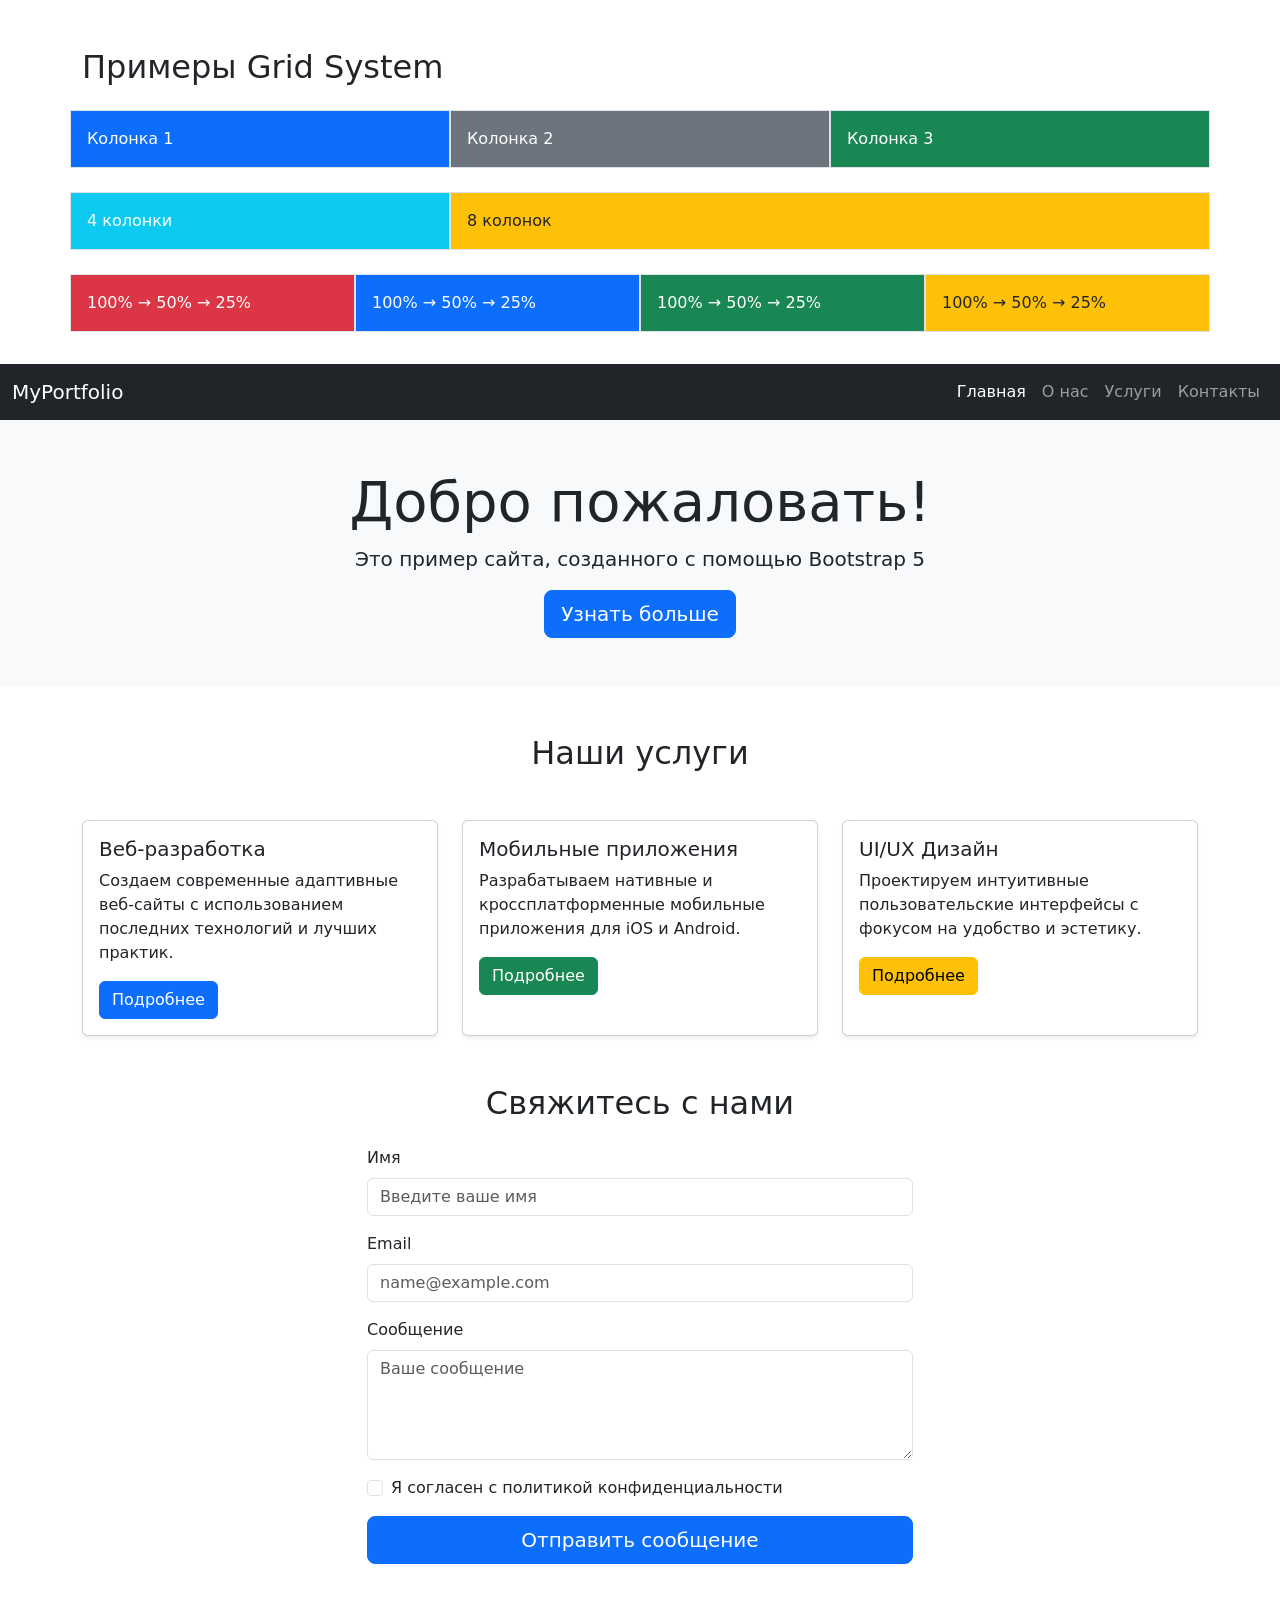
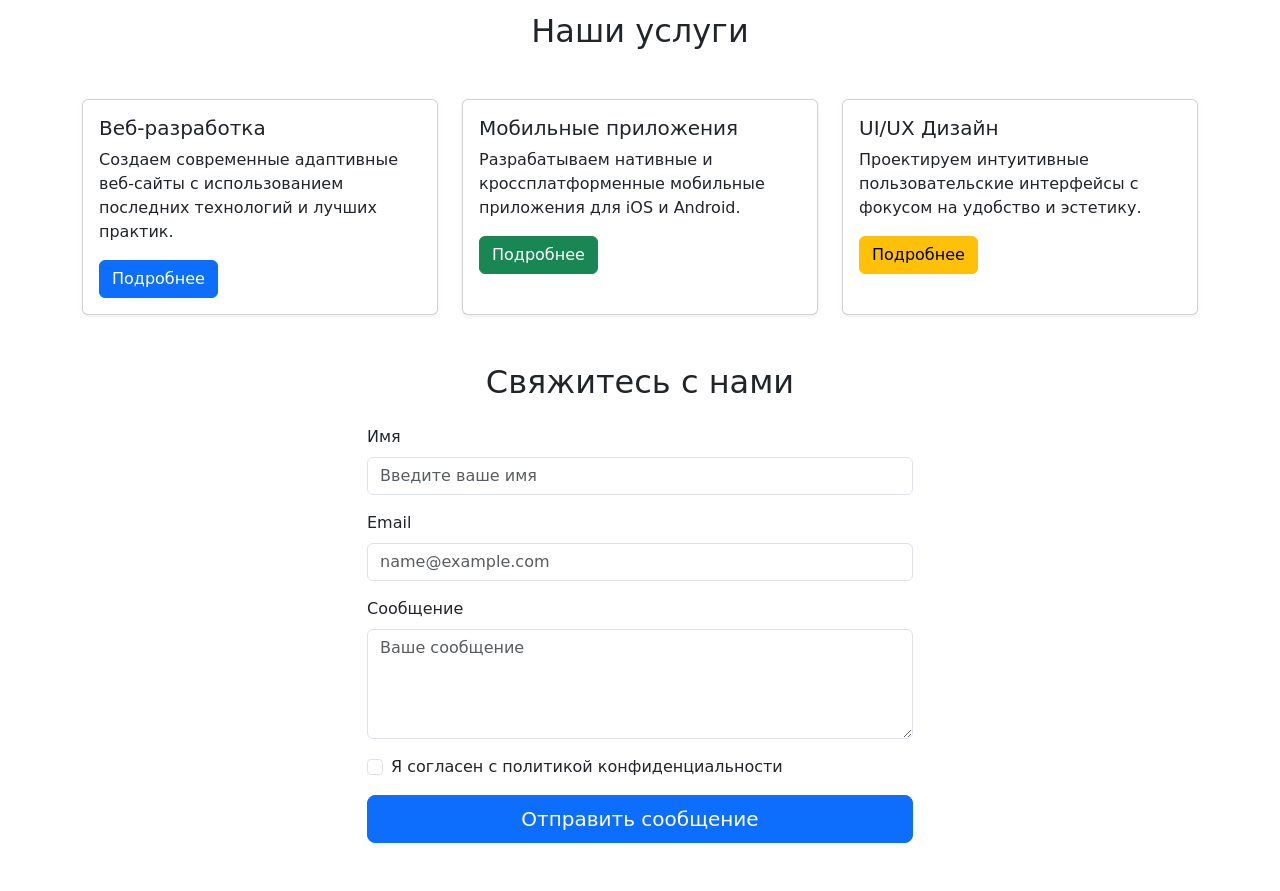
==== lab12_zhadaev_ISRPO-main/index.html @ 41ecc4a5 "start" ====
<!doctype html>
<html lang="ru">
  <head>
    <meta charset="UTF-8" />
    <meta name="viewport" content="width=device-width, initial-scale=1.0" />
    <title>Bootstrap Lab - Zhadaev</title>

    <link
      href="https://cdn.jsdelivr.net/npm/bootstrap@5.3.8/dist/css/bootstrap.min.css"
      rel="stylesheet"
      integrity="sha384-
sRIl4kxILFvY47J16cr9ZwB07vP4J8+LH7qKQnuqkuIAvNWLzeN8tE5YBujZqJLB"
      crossorigin="anonymous"
    />

    <link rel="stylesheet" href="custom.css" />

    <div class="container mt-5">
      <h2 class="mb-4">Примеры Grid System</h2>
      <!-- Пример 1: Равные колонки -->
      <div class="row mb-4">
        <div class="col bg-primary text-white p-3 border">Колонка 1</div>
        <div class="col bg-secondary text-white p-3 border">Колонка 2</div>
        <div class="col bg-success text-white p-3 border">Колонка 3</div>
      </div>
      <!-- Пример 2: Фиксированная ширина -->
      <div class="row mb-4">
        <div class="col-4 bg-info text-white p-3 border">4 колонки</div>
        <div class="col-8 bg-warning text-dark p-3 border">8 колонок</div>
      </div>
      <!-- Пример 3: Адаптивные колонки -->
      <div class="row mb-4">
        <div class="col-12 col-md-6 col-lg-3 bg-danger text-white p-3 border mb-2">100% → 50% → 25%</div>
        <div class="col-12 col-md-6 col-lg-3 bg-primary text-white p-3 border mb-2">100% → 50% → 25%</div>
        <div class="col-12 col-md-6 col-lg-3 bg-success text-white p-3 border mb-2">100% → 50% → 25%</div>
        <div class="col-12 col-md-6 col-lg-3 bg-warning text-dark p-3 border mb-2">100% → 50% → 25%</div>
      </div>
    </div>
  </head>
  <body>
<!-- Навигационная панель -->
<nav class="navbar navbar-expand-lg navbar-dark bg-dark">
<div class="container-fluid">
<a class="navbar-brand" href="#">MyPortfolio</a>
<!-- Кнопка для мобильного меню -->
<button
class="navbar-toggler"
type="button"
data-bs-toggle="collapse"
data-bs-target="#navbarNav"
aria-controls="navbarNav"
aria-expanded="false"
aria-label="Toggle navigation"
>
<span class="navbar-toggler-icon"></span>
</button>
<!-- Пункты меню -->
<div class="collapse navbar-collapse" id="navbarNav">
<ul class="navbar-nav ms-auto">
<li class="nav-item">
<a class="nav-link active" href="#home">Главная</a>
</li>
<li class="nav-item">
<a class="nav-link" href="#about">О нас</a>
</li>
<li class="nav-item">
<a class="nav-link" href="#services">Услуги</a>
</li>
<li class="nav-item">
<a class="nav-link" href="#contact">Контакты</a>
</li>
</ul>
</div>
</div>
</nav>
<!-- Hero секция -->
<div class="container-fluid bg-light py-5" id="home">
<div class="container text-center">
<h1 class="display-4">Добро пожаловать!</h1>
<p class="lead">Это пример сайта, созданного с помощью Bootstrap 5</p>
<button class="btn btn-primary btn-lg">Узнать больше</button>
</div>
</div>
<!-- Секция с карточками -->
<div class="container my-5" id="services">
<h2 class="text-center mb-5">Наши услуги</h2>
<div class="row g-4">
<!-- Карточка 1 -->
<div class="col-12 col-md-6 col-lg-4">
<div class="card h-100 shadow-sm">
<div class="card-body">
<h5 class="card-title">Веб-разработка</h5>
<p class="card-text">
Создаем современные адаптивные веб-сайты с использованием
последних технологий и лучших практик.
</p>
<a href="#" class="btn btn-primary">Подробнее</a>
</div>
</div>
</div>
<!-- Карточка 2 -->
<div class="col-12 col-md-6 col-lg-4">
<div class="card h-100 shadow-sm">
<div class="card-body">
<h5 class="card-title">Мобильные приложения</h5>
<p class="card-text">
Разрабатываем нативные и кроссплатформенные мобильные приложения
для iOS и Android.
</p>
<a href="#" class="btn btn-success">Подробнее</a>
</div>
</div>
</div>
<!-- Карточка 3 -->
<div class="col-12 col-md-6 col-lg-4">
<div class="card h-100 shadow-sm">
<div class="card-body">
<h5 class="card-title">UI/UX Дизайн</h5>
<p class="card-text">
Проектируем интуитивные пользовательские интерфейсы с фокусом на
удобство и эстетику.
</p>
<a href="#" class="btn btn-warning">Подробнее</a>
</div>
</div>
</div>
</div>
</div>

   <!-- Секция с формой -->
<div class="container my-5" id="contact">
<div class="row justify-content-center">
<div class="col-lg-6">
<h2 class="text-center mb-4">Свяжитесь с нами</h2>
<form id="contactForm" class="needs-validation" novalidate>
<!-- Имя -->
<div class="mb-3">
<label for="name" class="form-label">Имя</label>
<input
type="text"
class="form-control"
id="name"
placeholder="Введите ваше имя"
required
/>
<div class="invalid-feedback">Пожалуйста, введите ваше имя</div>
</div>
<!-- Email -->
<div class="mb-3">
<label for="email" class="form-label">Email</label>
<input
type="email"
class="form-control"
id="email"
placeholder="name@example.com"
required
/>
<div class="invalid-feedback">
Пожалуйста, введите корректный email
</div>
</div>
<!-- Сообщение -->
<div class="mb-3">
<label for="message" class="form-label">Сообщение</label>
<textarea
class="form-control"
id="message"
rows="4"
placeholder="Ваше сообщение"
required
></textarea>
<div class="invalid-feedback">Пожалуйста, введите сообщение</div>
</div>
<!-- Checkbox -->
<div class="mb-3 form-check">
<input
type="checkbox"
class="form-check-input"
id="agree"
required
/>
<label class="form-check-label" for="agree">
Я согласен с политикой конфиденциальности
</label>
<div class="invalid-feedback">
Вы должны согласиться с условиями
</div>
</div>
<!-- Кнопка отправки -->
<div class="d-grid">
<button type="submit" class="btn btn-primary btn-lg">
Отправить сообщение
</button>
</div>
</form>
</div>
</div>
</div>
<script>
// Валидация формы Bootstrap
(function () {
"use strict";
const form = document.getElementById("contactForm");
form.addEventListener(
"submit",
function (event) {
if (!form.checkValidity()) {
event.preventDefault();
event.stopPropagation();
} else {
event.preventDefault();
alert("Форма успешно отправлена!");
form.reset();
form.classList.remove("was-validated");
}
form.classList.add("was-validated");
},
false
);
})();
</script>

<!-- Секция с карточками -->
<div class="container my-5" id="services">
<h2 class="text-center mb-5">Наши услуги</h2>
<div class="row g-4">
<!-- Карточка 1 -->
<div class="col-12 col-md-6 col-lg-4">
<div class="card h-100 shadow-sm">
<div class="card-body">
<h5 class="card-title">Веб-разработка</h5>
<p class="card-text">
Создаем современные адаптивные веб-сайты с использованием
последних технологий и лучших практик.
</p>
<a href="#" class="btn btn-primary">Подробнее</a>
</div>
</div>
</div>
<!-- Карточка 2 -->
<div class="col-12 col-md-6 col-lg-4">
<div class="card h-100 shadow-sm">
<div class="card-body">
<h5 class="card-title">Мобильные приложения</h5>
<p class="card-text">
Разрабатываем нативные и кроссплатформенные мобильные приложения
для iOS и Android.
</p>
<a href="#" class="btn btn-success">Подробнее</a>
</div>
</div>
</div>
<!-- Карточка 3 -->
<div class="col-12 col-md-6 col-lg-4">
<div class="card h-100 shadow-sm">
<div class="card-body">
<h5 class="card-title">UI/UX Дизайн</h5>
<p class="card-text">
Проектируем интуитивные пользовательские интерфейсы с фокусом на
удобство и эстетику.
</p>
<a href="#" class="btn btn-warning">Подробнее</a>
</div>
</div>
</div>
</div>
</div>

<!-- Секция с формой -->
<div class="container my-5" id="contact">
<div class="row justify-content-center">
<div class="col-lg-6">
<h2 class="text-center mb-4">Свяжитесь с нами</h2>
<form id="contactForm" class="needs-validation" novalidate>
<!-- Имя -->
<div class="mb-3">
<label for="name" class="form-label">Имя</label>
<input
type="text"
class="form-control"
id="name"
placeholder="Введите ваше имя"
required
/>
<div class="invalid-feedback">Пожалуйста, введите ваше имя</div>
</div>
<!-- Email -->
<div class="mb-3">
<label for="email" class="form-label">Email</label>
<input
type="email"
class="form-control"
id="email"
placeholder="name@example.com"
required
/>
<div class="invalid-feedback">
Пожалуйста, введите корректный email
</div>
</div>
<!-- Сообщение -->
<div class="mb-3">
<label for="message" class="form-label">Сообщение</label>
<textarea
class="form-control"
id="message"
rows="4"
placeholder="Ваше сообщение"
required
></textarea>
<div class="invalid-feedback">Пожалуйста, введите сообщение</div>
</div>
<!-- Checkbox -->
<div class="mb-3 form-check">
<input
type="checkbox"
class="form-check-input"
id="agree"
required
/>
<label class="form-check-label" for="agree">
Я согласен с политикой конфиденциальности
</label>
<div class="invalid-feedback">
Вы должны согласиться с условиями
</div>
</div>
<!-- Кнопка отправки -->
<div class="d-grid">
<button type="submit" class="btn btn-primary btn-lg">
Отправить сообщение
</button>
</div>
</form>
</div>
</div>
</div>

<script>
// Валидация формы Bootstrap
(function () {
"use strict";
const form = document.getElementById("contactForm");
form.addEventListener(
"submit",
function (event) {
if (!form.checkValidity()) {
event.preventDefault();
event.stopPropagation();
} else {
event.preventDefault();
alert("Форма успешно отправлена!");
form.reset();
form.classList.remove("was-validated");
}
form.classList.add("was-validated");
},
false
);
})();
</script>


  </body>
</html>
---- lab12_zhadaev_ISRPO-main/custom.css ----
.card {
  transition: transform 0.3s ease;
}

.card :hover {
  transform: scale(1.05);
}
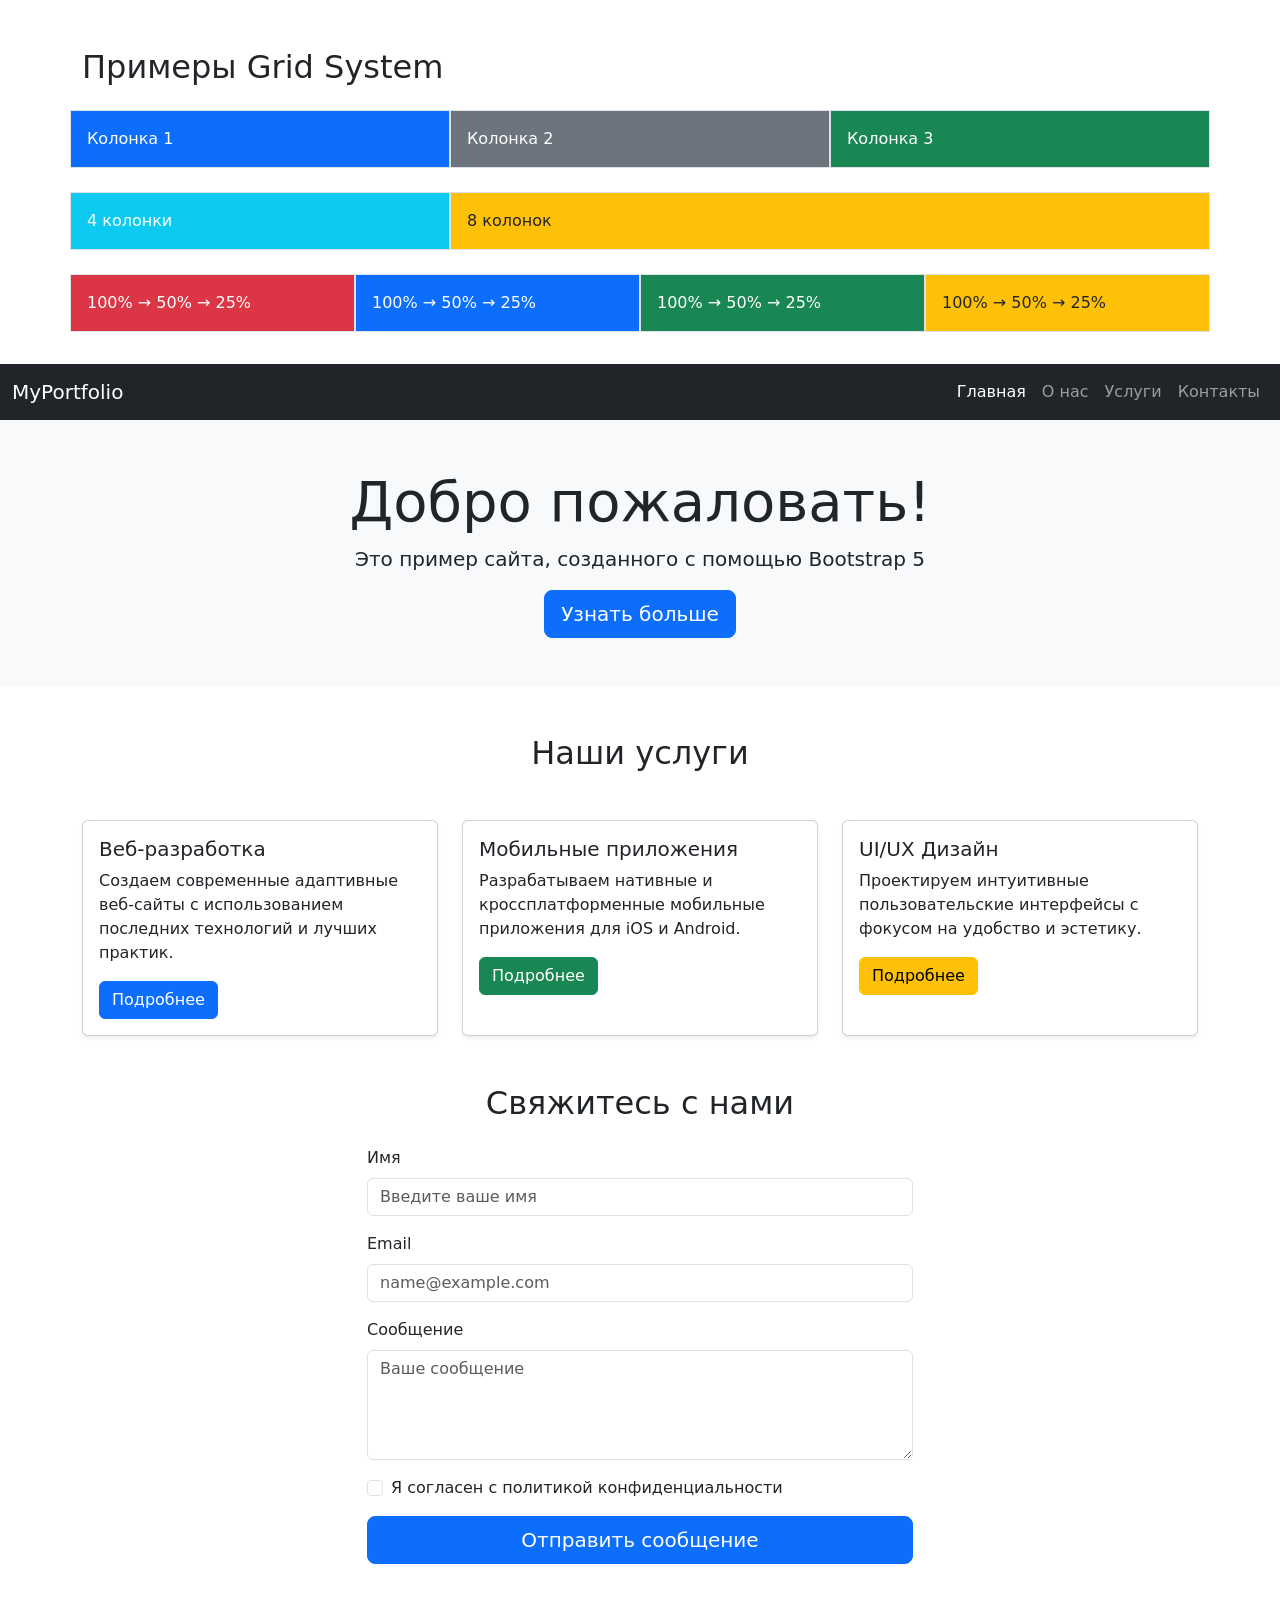
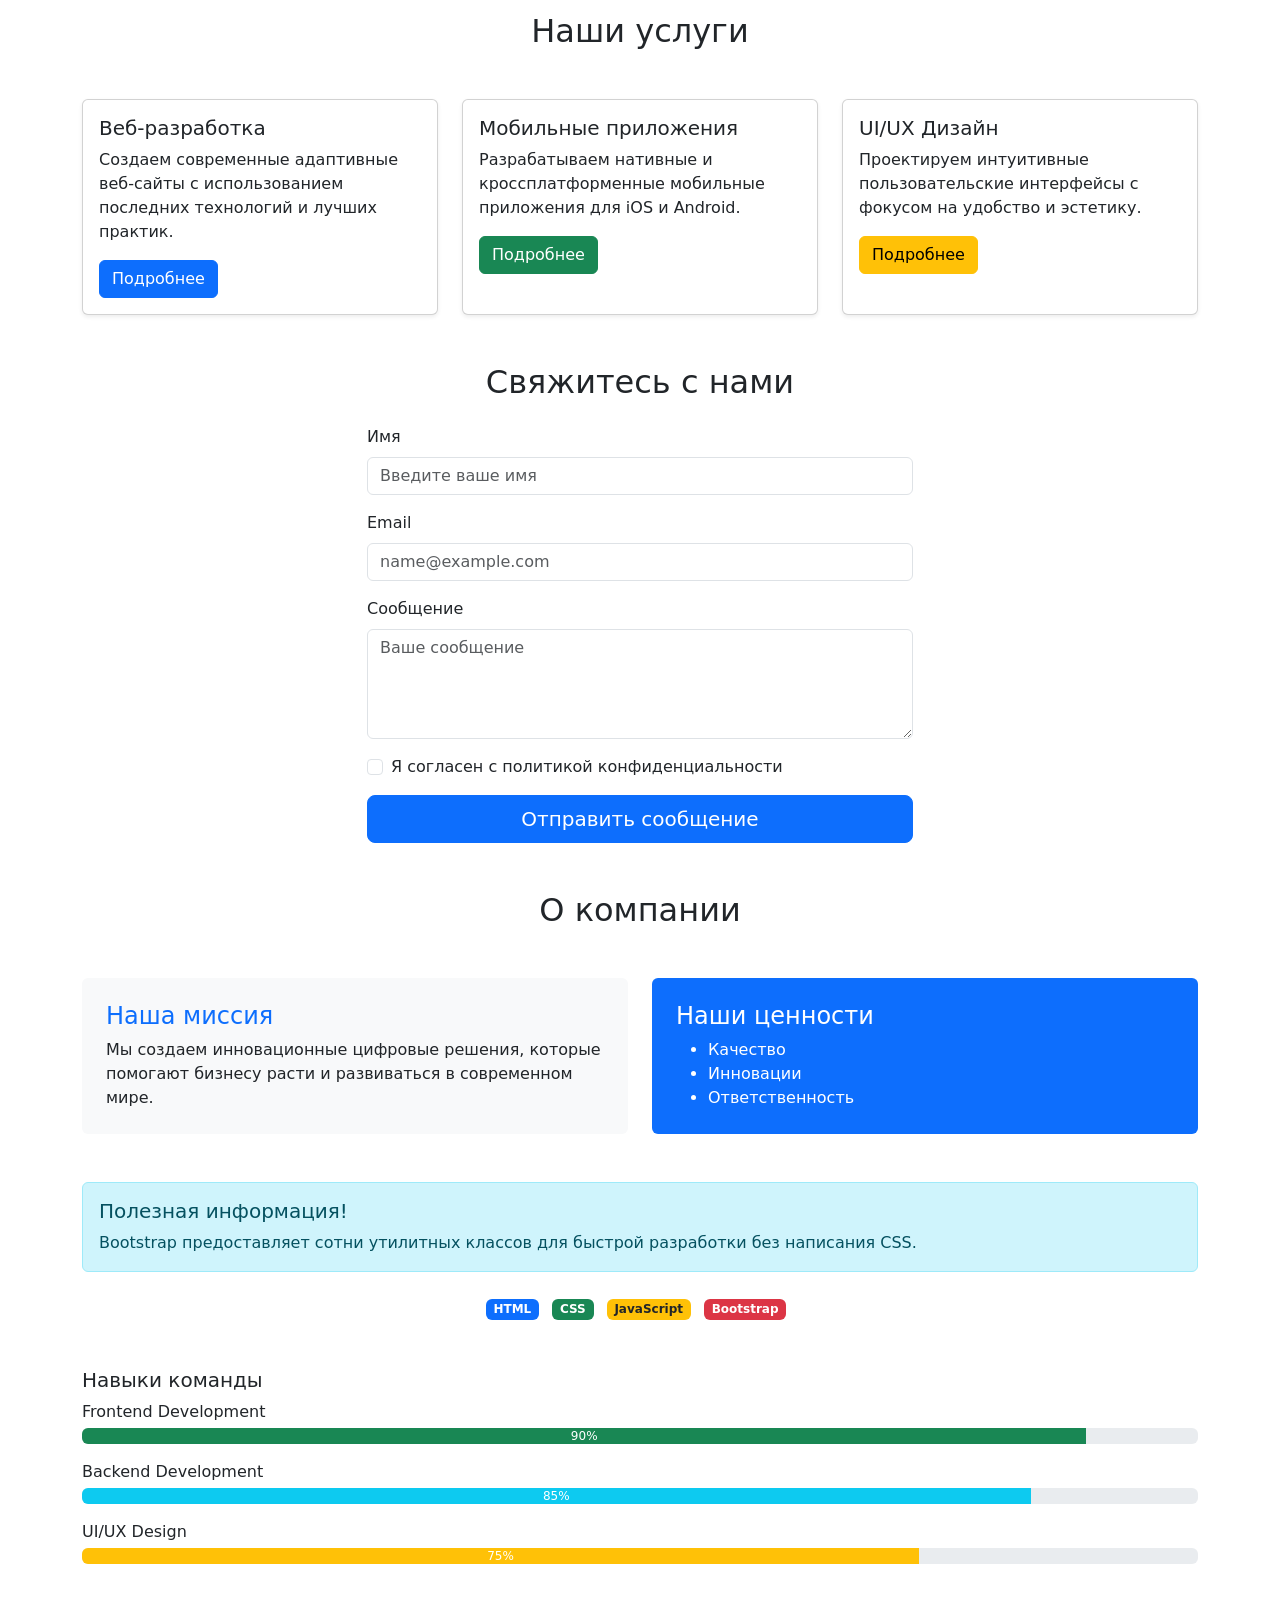
==== commit 7169bd25: "Step 7: Bootstrap utility classes" ====
--- a/lab12_zhadaev_ISRPO-main/index.html
+++ b/lab12_zhadaev_ISRPO-main/index.html
@@ -361,5 +361,100 @@
 </script>
 
 
+
+
+
+<!-- Секция утилитных классов -->
+<div class="container my-5" id="about">
+<h2 class="text-center mb-5">О компании</h2>
+<!-- Отступы и выравнивание -->
+<div class="row">
+<div class="col-md-6 mb-4">
+<div class="p-4 bg-light rounded">
+<h4 class="text-primary">Наша миссия</h4>
+<p class="mb-0">
+Мы создаем инновационные цифровые решения, которые помогают
+бизнесу расти и развиваться в современном мире.
+</p>
+</div>
+</div>
+<div class="col-md-6 mb-4">
+<div class="p-4 bg-primary text-white rounded">
+<h4>Наши ценности</h4>
+<ul class="mb-0">
+<li>Качество</li>
+<li>Инновации</li>
+<li>Ответственность</li>
+</ul>
+</div>
+</div>
+</div>
+<!-- Примеры утилитных классов -->
+<div class="alert alert-info mt-4" role="alert">
+<h5 class="alert-heading">Полезная информация!</h5>
+<p class="mb-0">
+Bootstrap предоставляет сотни утилитных классов для быстрой разработки
+без написания CSS.
+</p>
+</div>
+<!-- Бейджи и кнопки -->
+<div class="text-center mt-4">
+<span class="badge bg-primary me-2">HTML</span>
+<span class="badge bg-success me-2">CSS</span>
+<span class="badge bg-warning text-dark me-2">JavaScript</span>
+<span class="badge bg-danger me-2">Bootstrap</span>
+</div>
+<!-- Прогресс-бары -->
+<div class="mt-5">
+<h5>Навыки команды</h5>
+<div class="mb-3">
+<label class="mb-1">Frontend Development</label>
+<div class="progress">
+<div
+class="progress-bar bg-success"
+role="progressbar"
+style="width: 90%"
+aria-valuenow="90"
+aria-valuemin="0"
+aria-valuemax="100"
+>
+90%
+</div>
+</div>
+</div>
+<div class="mb-3">
+<label class="mb-1">Backend Development</label>
+<div class="progress">
+<div
+class="progress-bar bg-info"
+role="progressbar"
+style="width: 85%"
+aria-valuenow="85"
+aria-valuemin="0"
+aria-valuemax="100"
+>
+85%
+</div>
+</div>
+</div>
+<div class="mb-3">
+<label class="mb-1">UI/UX Design</label>
+<div class="progress">
+<div
+class="progress-bar bg-warning"
+role="progressbar"
+style="width: 75%"
+aria-valuenow="75"
+aria-valuemin="0"
+aria-valuemax="100"
+>
+75%
+</div>
+</div>
+</div>
+</div>
+</div>
+
+
   </body>
 </html>
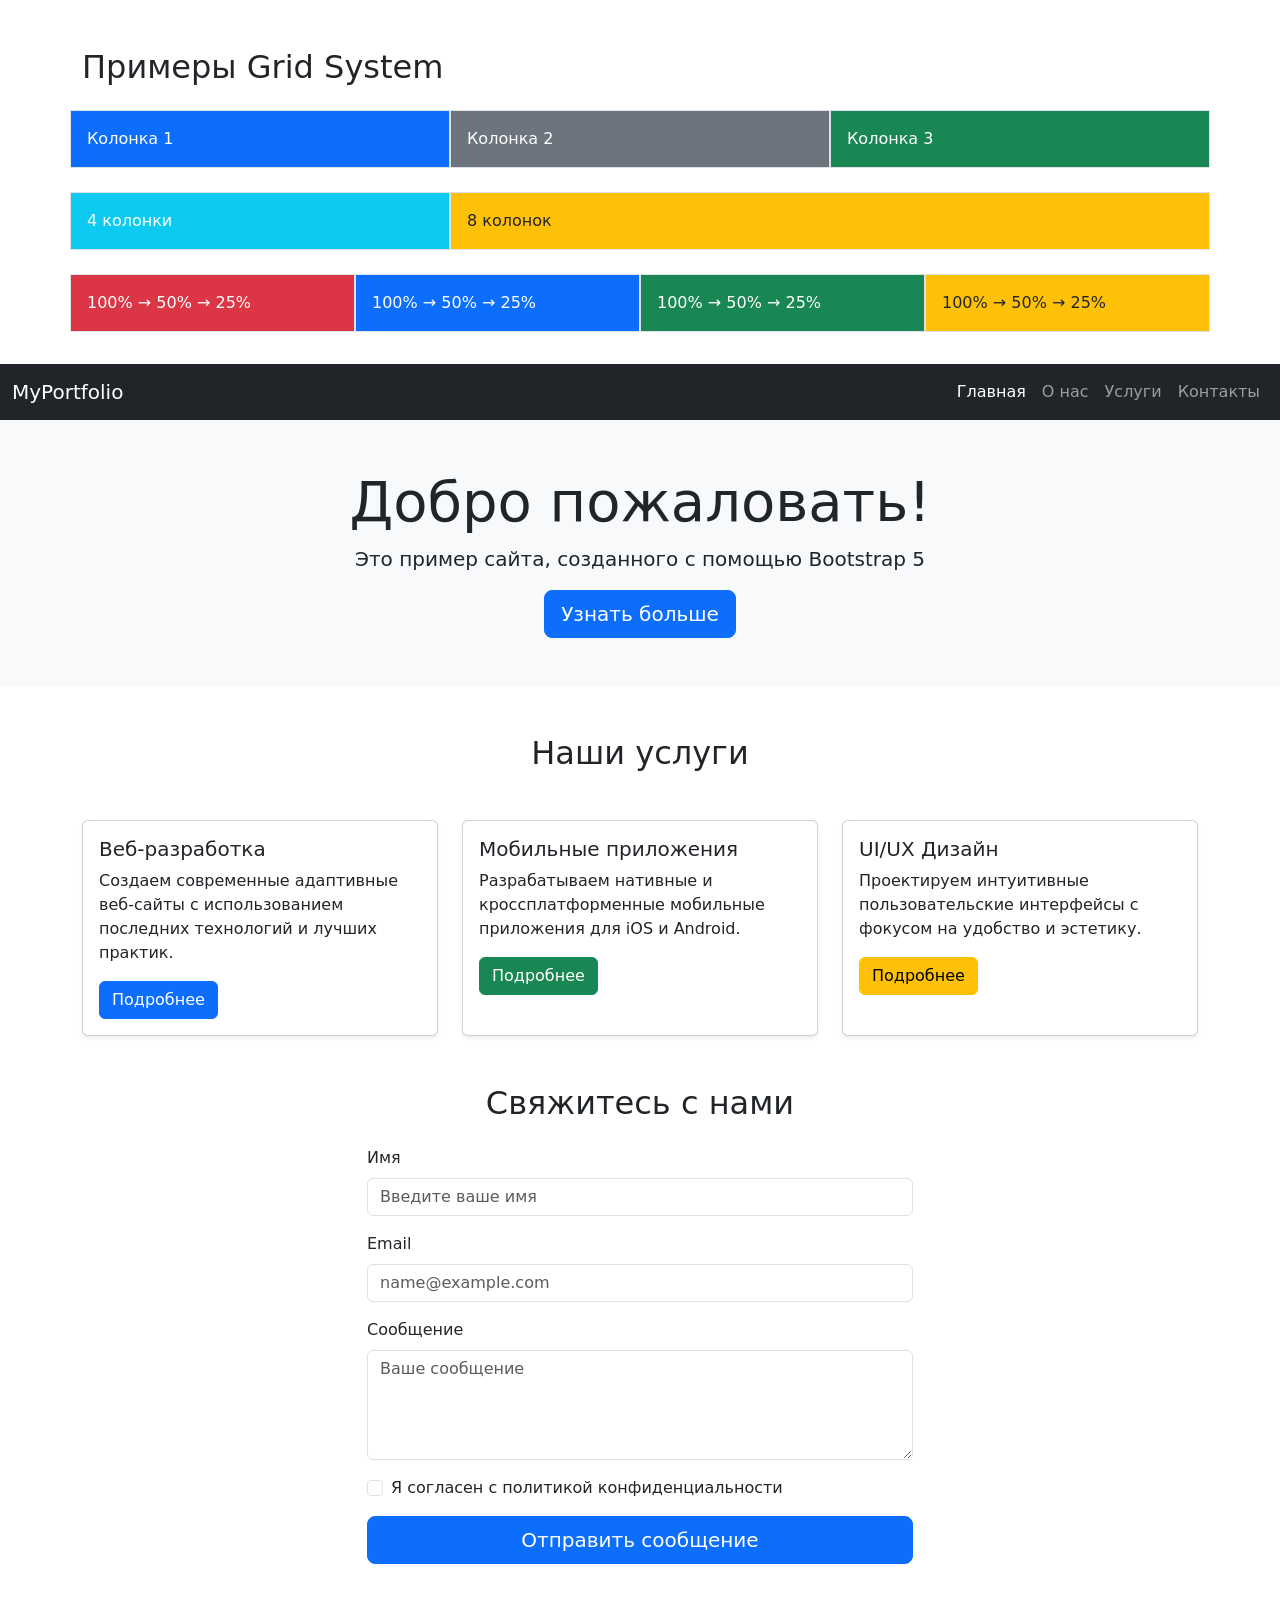
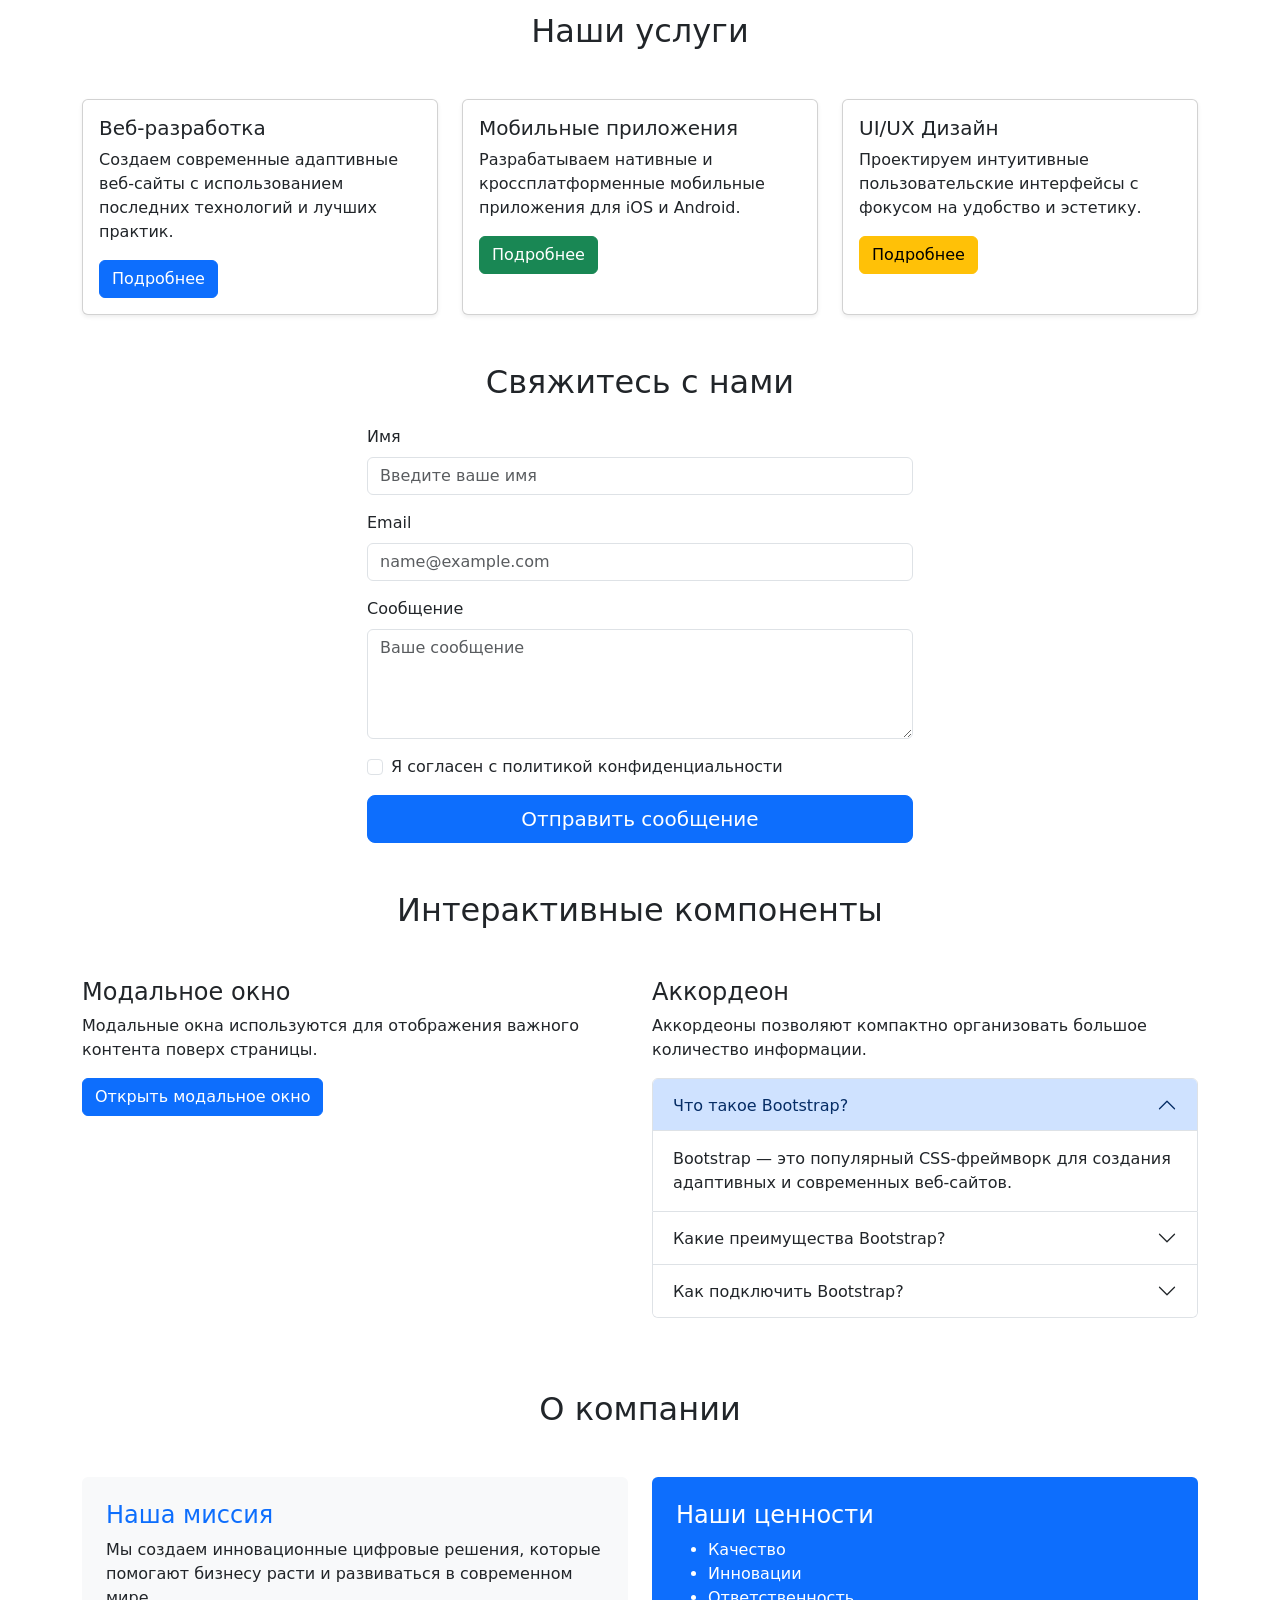
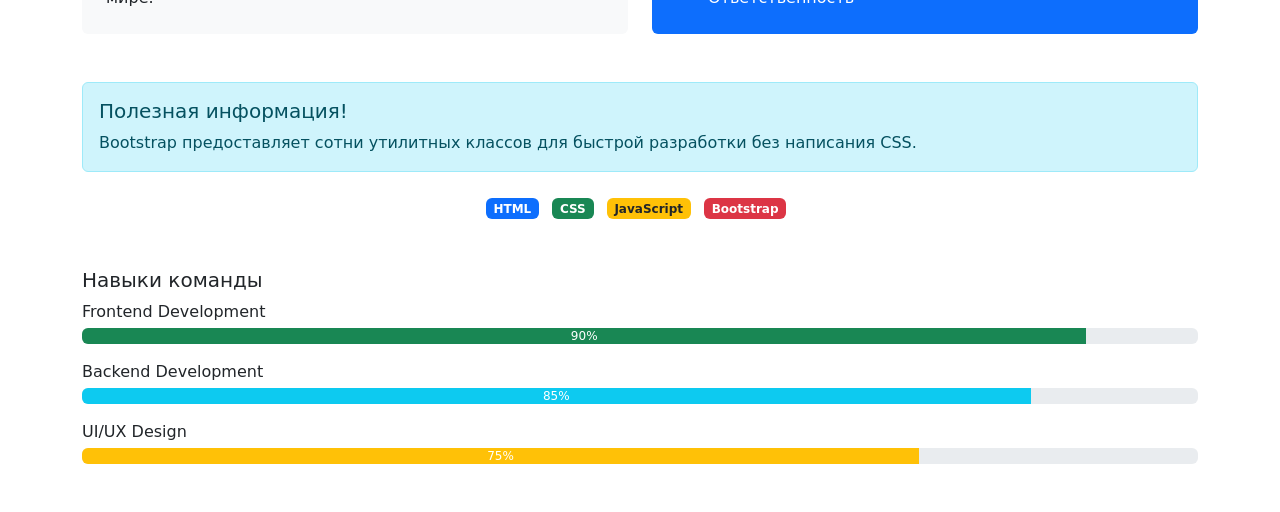
==== commit 4f544118: "Step 8: Bootstrap modal and accordion" ====
--- a/lab12_zhadaev_ISRPO-main/index.html
+++ b/lab12_zhadaev_ISRPO-main/index.html
@@ -30,431 +30,593 @@
       </div>
       <!-- Пример 3: Адаптивные колонки -->
       <div class="row mb-4">
-        <div class="col-12 col-md-6 col-lg-3 bg-danger text-white p-3 border mb-2">100% → 50% → 25%</div>
-        <div class="col-12 col-md-6 col-lg-3 bg-primary text-white p-3 border mb-2">100% → 50% → 25%</div>
-        <div class="col-12 col-md-6 col-lg-3 bg-success text-white p-3 border mb-2">100% → 50% → 25%</div>
-        <div class="col-12 col-md-6 col-lg-3 bg-warning text-dark p-3 border mb-2">100% → 50% → 25%</div>
+        <div
+          class="col-12 col-md-6 col-lg-3 bg-danger text-white p-3 border mb-2"
+        >
+          100% → 50% → 25%
+        </div>
+        <div
+          class="col-12 col-md-6 col-lg-3 bg-primary text-white p-3 border mb-2"
+        >
+          100% → 50% → 25%
+        </div>
+        <div
+          class="col-12 col-md-6 col-lg-3 bg-success text-white p-3 border mb-2"
+        >
+          100% → 50% → 25%
+        </div>
+        <div
+          class="col-12 col-md-6 col-lg-3 bg-warning text-dark p-3 border mb-2"
+        >
+          100% → 50% → 25%
+        </div>
       </div>
     </div>
   </head>
   <body>
-<!-- Навигационная панель -->
-<nav class="navbar navbar-expand-lg navbar-dark bg-dark">
-<div class="container-fluid">
-<a class="navbar-brand" href="#">MyPortfolio</a>
-<!-- Кнопка для мобильного меню -->
-<button
-class="navbar-toggler"
-type="button"
-data-bs-toggle="collapse"
-data-bs-target="#navbarNav"
-aria-controls="navbarNav"
-aria-expanded="false"
-aria-label="Toggle navigation"
->
-<span class="navbar-toggler-icon"></span>
-</button>
-<!-- Пункты меню -->
-<div class="collapse navbar-collapse" id="navbarNav">
-<ul class="navbar-nav ms-auto">
-<li class="nav-item">
-<a class="nav-link active" href="#home">Главная</a>
-</li>
-<li class="nav-item">
-<a class="nav-link" href="#about">О нас</a>
-</li>
-<li class="nav-item">
-<a class="nav-link" href="#services">Услуги</a>
-</li>
-<li class="nav-item">
-<a class="nav-link" href="#contact">Контакты</a>
-</li>
-</ul>
-</div>
-</div>
-</nav>
-<!-- Hero секция -->
-<div class="container-fluid bg-light py-5" id="home">
-<div class="container text-center">
-<h1 class="display-4">Добро пожаловать!</h1>
-<p class="lead">Это пример сайта, созданного с помощью Bootstrap 5</p>
-<button class="btn btn-primary btn-lg">Узнать больше</button>
-</div>
-</div>
-<!-- Секция с карточками -->
-<div class="container my-5" id="services">
-<h2 class="text-center mb-5">Наши услуги</h2>
-<div class="row g-4">
-<!-- Карточка 1 -->
-<div class="col-12 col-md-6 col-lg-4">
-<div class="card h-100 shadow-sm">
-<div class="card-body">
-<h5 class="card-title">Веб-разработка</h5>
-<p class="card-text">
-Создаем современные адаптивные веб-сайты с использованием
-последних технологий и лучших практик.
-</p>
-<a href="#" class="btn btn-primary">Подробнее</a>
-</div>
-</div>
-</div>
-<!-- Карточка 2 -->
-<div class="col-12 col-md-6 col-lg-4">
-<div class="card h-100 shadow-sm">
-<div class="card-body">
-<h5 class="card-title">Мобильные приложения</h5>
-<p class="card-text">
-Разрабатываем нативные и кроссплатформенные мобильные приложения
-для iOS и Android.
-</p>
-<a href="#" class="btn btn-success">Подробнее</a>
-</div>
-</div>
-</div>
-<!-- Карточка 3 -->
-<div class="col-12 col-md-6 col-lg-4">
-<div class="card h-100 shadow-sm">
-<div class="card-body">
-<h5 class="card-title">UI/UX Дизайн</h5>
-<p class="card-text">
-Проектируем интуитивные пользовательские интерфейсы с фокусом на
-удобство и эстетику.
-</p>
-<a href="#" class="btn btn-warning">Подробнее</a>
-</div>
-</div>
-</div>
-</div>
-</div>
-
-   <!-- Секция с формой -->
-<div class="container my-5" id="contact">
-<div class="row justify-content-center">
-<div class="col-lg-6">
-<h2 class="text-center mb-4">Свяжитесь с нами</h2>
-<form id="contactForm" class="needs-validation" novalidate>
-<!-- Имя -->
-<div class="mb-3">
-<label for="name" class="form-label">Имя</label>
-<input
-type="text"
-class="form-control"
-id="name"
-placeholder="Введите ваше имя"
-required
-/>
-<div class="invalid-feedback">Пожалуйста, введите ваше имя</div>
-</div>
-<!-- Email -->
-<div class="mb-3">
-<label for="email" class="form-label">Email</label>
-<input
-type="email"
-class="form-control"
-id="email"
-placeholder="name@example.com"
-required
-/>
-<div class="invalid-feedback">
-Пожалуйста, введите корректный email
-</div>
-</div>
-<!-- Сообщение -->
-<div class="mb-3">
-<label for="message" class="form-label">Сообщение</label>
-<textarea
-class="form-control"
-id="message"
-rows="4"
-placeholder="Ваше сообщение"
-required
-></textarea>
-<div class="invalid-feedback">Пожалуйста, введите сообщение</div>
-</div>
-<!-- Checkbox -->
-<div class="mb-3 form-check">
-<input
-type="checkbox"
-class="form-check-input"
-id="agree"
-required
-/>
-<label class="form-check-label" for="agree">
-Я согласен с политикой конфиденциальности
-</label>
-<div class="invalid-feedback">
-Вы должны согласиться с условиями
-</div>
-</div>
-<!-- Кнопка отправки -->
-<div class="d-grid">
-<button type="submit" class="btn btn-primary btn-lg">
-Отправить сообщение
-</button>
-</div>
-</form>
-</div>
-</div>
-</div>
-<script>
-// Валидация формы Bootstrap
-(function () {
-"use strict";
-const form = document.getElementById("contactForm");
-form.addEventListener(
-"submit",
-function (event) {
-if (!form.checkValidity()) {
-event.preventDefault();
-event.stopPropagation();
-} else {
-event.preventDefault();
-alert("Форма успешно отправлена!");
-form.reset();
-form.classList.remove("was-validated");
-}
-form.classList.add("was-validated");
-},
-false
-);
-})();
-</script>
-
-<!-- Секция с карточками -->
-<div class="container my-5" id="services">
-<h2 class="text-center mb-5">Наши услуги</h2>
-<div class="row g-4">
-<!-- Карточка 1 -->
-<div class="col-12 col-md-6 col-lg-4">
-<div class="card h-100 shadow-sm">
-<div class="card-body">
-<h5 class="card-title">Веб-разработка</h5>
-<p class="card-text">
-Создаем современные адаптивные веб-сайты с использованием
-последних технологий и лучших практик.
-</p>
-<a href="#" class="btn btn-primary">Подробнее</a>
-</div>
-</div>
-</div>
-<!-- Карточка 2 -->
-<div class="col-12 col-md-6 col-lg-4">
-<div class="card h-100 shadow-sm">
-<div class="card-body">
-<h5 class="card-title">Мобильные приложения</h5>
-<p class="card-text">
-Разрабатываем нативные и кроссплатформенные мобильные приложения
-для iOS и Android.
-</p>
-<a href="#" class="btn btn-success">Подробнее</a>
-</div>
-</div>
-</div>
-<!-- Карточка 3 -->
-<div class="col-12 col-md-6 col-lg-4">
-<div class="card h-100 shadow-sm">
-<div class="card-body">
-<h5 class="card-title">UI/UX Дизайн</h5>
-<p class="card-text">
-Проектируем интуитивные пользовательские интерфейсы с фокусом на
-удобство и эстетику.
-</p>
-<a href="#" class="btn btn-warning">Подробнее</a>
-</div>
-</div>
-</div>
-</div>
-</div>
-
-<!-- Секция с формой -->
-<div class="container my-5" id="contact">
-<div class="row justify-content-center">
-<div class="col-lg-6">
-<h2 class="text-center mb-4">Свяжитесь с нами</h2>
-<form id="contactForm" class="needs-validation" novalidate>
-<!-- Имя -->
-<div class="mb-3">
-<label for="name" class="form-label">Имя</label>
-<input
-type="text"
-class="form-control"
-id="name"
-placeholder="Введите ваше имя"
-required
-/>
-<div class="invalid-feedback">Пожалуйста, введите ваше имя</div>
-</div>
-<!-- Email -->
-<div class="mb-3">
-<label for="email" class="form-label">Email</label>
-<input
-type="email"
-class="form-control"
-id="email"
-placeholder="name@example.com"
-required
-/>
-<div class="invalid-feedback">
-Пожалуйста, введите корректный email
-</div>
-</div>
-<!-- Сообщение -->
-<div class="mb-3">
-<label for="message" class="form-label">Сообщение</label>
-<textarea
-class="form-control"
-id="message"
-rows="4"
-placeholder="Ваше сообщение"
-required
-></textarea>
-<div class="invalid-feedback">Пожалуйста, введите сообщение</div>
-</div>
-<!-- Checkbox -->
-<div class="mb-3 form-check">
-<input
-type="checkbox"
-class="form-check-input"
-id="agree"
-required
-/>
-<label class="form-check-label" for="agree">
-Я согласен с политикой конфиденциальности
-</label>
-<div class="invalid-feedback">
-Вы должны согласиться с условиями
-</div>
-</div>
-<!-- Кнопка отправки -->
-<div class="d-grid">
-<button type="submit" class="btn btn-primary btn-lg">
-Отправить сообщение
-</button>
-</div>
-</form>
-</div>
-</div>
-</div>
-
-<script>
-// Валидация формы Bootstrap
-(function () {
-"use strict";
-const form = document.getElementById("contactForm");
-form.addEventListener(
-"submit",
-function (event) {
-if (!form.checkValidity()) {
-event.preventDefault();
-event.stopPropagation();
-} else {
-event.preventDefault();
-alert("Форма успешно отправлена!");
-form.reset();
-form.classList.remove("was-validated");
-}
-form.classList.add("was-validated");
-},
-false
-);
-})();
-</script>
-
-
-
-
-
-<!-- Секция утилитных классов -->
-<div class="container my-5" id="about">
-<h2 class="text-center mb-5">О компании</h2>
-<!-- Отступы и выравнивание -->
-<div class="row">
-<div class="col-md-6 mb-4">
-<div class="p-4 bg-light rounded">
-<h4 class="text-primary">Наша миссия</h4>
-<p class="mb-0">
-Мы создаем инновационные цифровые решения, которые помогают
-бизнесу расти и развиваться в современном мире.
-</p>
-</div>
-</div>
-<div class="col-md-6 mb-4">
-<div class="p-4 bg-primary text-white rounded">
-<h4>Наши ценности</h4>
-<ul class="mb-0">
-<li>Качество</li>
-<li>Инновации</li>
-<li>Ответственность</li>
-</ul>
-</div>
-</div>
-</div>
-<!-- Примеры утилитных классов -->
-<div class="alert alert-info mt-4" role="alert">
-<h5 class="alert-heading">Полезная информация!</h5>
-<p class="mb-0">
-Bootstrap предоставляет сотни утилитных классов для быстрой разработки
-без написания CSS.
-</p>
-</div>
-<!-- Бейджи и кнопки -->
-<div class="text-center mt-4">
-<span class="badge bg-primary me-2">HTML</span>
-<span class="badge bg-success me-2">CSS</span>
-<span class="badge bg-warning text-dark me-2">JavaScript</span>
-<span class="badge bg-danger me-2">Bootstrap</span>
-</div>
-<!-- Прогресс-бары -->
-<div class="mt-5">
-<h5>Навыки команды</h5>
-<div class="mb-3">
-<label class="mb-1">Frontend Development</label>
-<div class="progress">
-<div
-class="progress-bar bg-success"
-role="progressbar"
-style="width: 90%"
-aria-valuenow="90"
-aria-valuemin="0"
-aria-valuemax="100"
->
-90%
-</div>
-</div>
-</div>
-<div class="mb-3">
-<label class="mb-1">Backend Development</label>
-<div class="progress">
-<div
-class="progress-bar bg-info"
-role="progressbar"
-style="width: 85%"
-aria-valuenow="85"
-aria-valuemin="0"
-aria-valuemax="100"
->
-85%
-</div>
-</div>
-</div>
-<div class="mb-3">
-<label class="mb-1">UI/UX Design</label>
-<div class="progress">
-<div
-class="progress-bar bg-warning"
-role="progressbar"
-style="width: 75%"
-aria-valuenow="75"
-aria-valuemin="0"
-aria-valuemax="100"
->
-75%
-</div>
-</div>
-</div>
-</div>
-</div>
-
-
+    <!-- Навигационная панель -->
+    <nav class="navbar navbar-expand-lg navbar-dark bg-dark">
+      <div class="container-fluid">
+        <a class="navbar-brand" href="#">MyPortfolio</a>
+        <!-- Кнопка для мобильного меню -->
+        <button
+          class="navbar-toggler"
+          type="button"
+          data-bs-toggle="collapse"
+          data-bs-target="#navbarNav"
+          aria-controls="navbarNav"
+          aria-expanded="false"
+          aria-label="Toggle navigation"
+        >
+          <span class="navbar-toggler-icon"></span>
+        </button>
+        <!-- Пункты меню -->
+        <div class="collapse navbar-collapse" id="navbarNav">
+          <ul class="navbar-nav ms-auto">
+            <li class="nav-item">
+              <a class="nav-link active" href="#home">Главная</a>
+            </li>
+            <li class="nav-item">
+              <a class="nav-link" href="#about">О нас</a>
+            </li>
+            <li class="nav-item">
+              <a class="nav-link" href="#services">Услуги</a>
+            </li>
+            <li class="nav-item">
+              <a class="nav-link" href="#contact">Контакты</a>
+            </li>
+          </ul>
+        </div>
+      </div>
+    </nav>
+    <!-- Hero секция -->
+    <div class="container-fluid bg-light py-5" id="home">
+      <div class="container text-center">
+        <h1 class="display-4">Добро пожаловать!</h1>
+        <p class="lead">Это пример сайта, созданного с помощью Bootstrap 5</p>
+        <button class="btn btn-primary btn-lg">Узнать больше</button>
+      </div>
+    </div>
+    <!-- Секция с карточками -->
+    <div class="container my-5" id="services">
+      <h2 class="text-center mb-5">Наши услуги</h2>
+      <div class="row g-4">
+        <!-- Карточка 1 -->
+        <div class="col-12 col-md-6 col-lg-4">
+          <div class="card h-100 shadow-sm">
+            <div class="card-body">
+              <h5 class="card-title">Веб-разработка</h5>
+              <p class="card-text">
+                Создаем современные адаптивные веб-сайты с использованием
+                последних технологий и лучших практик.
+              </p>
+              <a href="#" class="btn btn-primary">Подробнее</a>
+            </div>
+          </div>
+        </div>
+        <!-- Карточка 2 -->
+        <div class="col-12 col-md-6 col-lg-4">
+          <div class="card h-100 shadow-sm">
+            <div class="card-body">
+              <h5 class="card-title">Мобильные приложения</h5>
+              <p class="card-text">
+                Разрабатываем нативные и кроссплатформенные мобильные приложения
+                для iOS и Android.
+              </p>
+              <a href="#" class="btn btn-success">Подробнее</a>
+            </div>
+          </div>
+        </div>
+        <!-- Карточка 3 -->
+        <div class="col-12 col-md-6 col-lg-4">
+          <div class="card h-100 shadow-sm">
+            <div class="card-body">
+              <h5 class="card-title">UI/UX Дизайн</h5>
+              <p class="card-text">
+                Проектируем интуитивные пользовательские интерфейсы с фокусом на
+                удобство и эстетику.
+              </p>
+              <a href="#" class="btn btn-warning">Подробнее</a>
+            </div>
+          </div>
+        </div>
+      </div>
+    </div>
+
+    <!-- Секция с формой -->
+    <div class="container my-5" id="contact">
+      <div class="row justify-content-center">
+        <div class="col-lg-6">
+          <h2 class="text-center mb-4">Свяжитесь с нами</h2>
+          <form id="contactForm" class="needs-validation" novalidate>
+            <!-- Имя -->
+            <div class="mb-3">
+              <label for="name" class="form-label">Имя</label>
+              <input
+                type="text"
+                class="form-control"
+                id="name"
+                placeholder="Введите ваше имя"
+                required
+              />
+              <div class="invalid-feedback">Пожалуйста, введите ваше имя</div>
+            </div>
+            <!-- Email -->
+            <div class="mb-3">
+              <label for="email" class="form-label">Email</label>
+              <input
+                type="email"
+                class="form-control"
+                id="email"
+                placeholder="name@example.com"
+                required
+              />
+              <div class="invalid-feedback">
+                Пожалуйста, введите корректный email
+              </div>
+            </div>
+            <!-- Сообщение -->
+            <div class="mb-3">
+              <label for="message" class="form-label">Сообщение</label>
+              <textarea
+                class="form-control"
+                id="message"
+                rows="4"
+                placeholder="Ваше сообщение"
+                required
+              ></textarea>
+              <div class="invalid-feedback">Пожалуйста, введите сообщение</div>
+            </div>
+            <!-- Checkbox -->
+            <div class="mb-3 form-check">
+              <input
+                type="checkbox"
+                class="form-check-input"
+                id="agree"
+                required
+              />
+              <label class="form-check-label" for="agree">
+                Я согласен с политикой конфиденциальности
+              </label>
+              <div class="invalid-feedback">
+                Вы должны согласиться с условиями
+              </div>
+            </div>
+            <!-- Кнопка отправки -->
+            <div class="d-grid">
+              <button type="submit" class="btn btn-primary btn-lg">
+                Отправить сообщение
+              </button>
+            </div>
+          </form>
+        </div>
+      </div>
+    </div>
+    <script>
+      // Валидация формы Bootstrap
+      (function () {
+        "use strict";
+        const form = document.getElementById("contactForm");
+        form.addEventListener(
+          "submit",
+          function (event) {
+            if (!form.checkValidity()) {
+              event.preventDefault();
+              event.stopPropagation();
+            } else {
+              event.preventDefault();
+              alert("Форма успешно отправлена!");
+              form.reset();
+              form.classList.remove("was-validated");
+            }
+            form.classList.add("was-validated");
+          },
+          false,
+        );
+      })();
+    </script>
+
+    <!-- Секция с карточками -->
+    <div class="container my-5" id="services">
+      <h2 class="text-center mb-5">Наши услуги</h2>
+      <div class="row g-4">
+        <!-- Карточка 1 -->
+        <div class="col-12 col-md-6 col-lg-4">
+          <div class="card h-100 shadow-sm">
+            <div class="card-body">
+              <h5 class="card-title">Веб-разработка</h5>
+              <p class="card-text">
+                Создаем современные адаптивные веб-сайты с использованием
+                последних технологий и лучших практик.
+              </p>
+              <a href="#" class="btn btn-primary">Подробнее</a>
+            </div>
+          </div>
+        </div>
+        <!-- Карточка 2 -->
+        <div class="col-12 col-md-6 col-lg-4">
+          <div class="card h-100 shadow-sm">
+            <div class="card-body">
+              <h5 class="card-title">Мобильные приложения</h5>
+              <p class="card-text">
+                Разрабатываем нативные и кроссплатформенные мобильные приложения
+                для iOS и Android.
+              </p>
+              <a href="#" class="btn btn-success">Подробнее</a>
+            </div>
+          </div>
+        </div>
+        <!-- Карточка 3 -->
+        <div class="col-12 col-md-6 col-lg-4">
+          <div class="card h-100 shadow-sm">
+            <div class="card-body">
+              <h5 class="card-title">UI/UX Дизайн</h5>
+              <p class="card-text">
+                Проектируем интуитивные пользовательские интерфейсы с фокусом на
+                удобство и эстетику.
+              </p>
+              <a href="#" class="btn btn-warning">Подробнее</a>
+            </div>
+          </div>
+        </div>
+      </div>
+    </div>
+
+    <!-- Секция с формой -->
+    <div class="container my-5" id="contact">
+      <div class="row justify-content-center">
+        <div class="col-lg-6">
+          <h2 class="text-center mb-4">Свяжитесь с нами</h2>
+          <form id="contactForm" class="needs-validation" novalidate>
+            <!-- Имя -->
+            <div class="mb-3">
+              <label for="name" class="form-label">Имя</label>
+              <input
+                type="text"
+                class="form-control"
+                id="name"
+                placeholder="Введите ваше имя"
+                required
+              />
+              <div class="invalid-feedback">Пожалуйста, введите ваше имя</div>
+            </div>
+            <!-- Email -->
+            <div class="mb-3">
+              <label for="email" class="form-label">Email</label>
+              <input
+                type="email"
+                class="form-control"
+                id="email"
+                placeholder="name@example.com"
+                required
+              />
+              <div class="invalid-feedback">
+                Пожалуйста, введите корректный email
+              </div>
+            </div>
+            <!-- Сообщение -->
+            <div class="mb-3">
+              <label for="message" class="form-label">Сообщение</label>
+              <textarea
+                class="form-control"
+                id="message"
+                rows="4"
+                placeholder="Ваше сообщение"
+                required
+              ></textarea>
+              <div class="invalid-feedback">Пожалуйста, введите сообщение</div>
+            </div>
+            <!-- Checkbox -->
+            <div class="mb-3 form-check">
+              <input
+                type="checkbox"
+                class="form-check-input"
+                id="agree"
+                required
+              />
+              <label class="form-check-label" for="agree">
+                Я согласен с политикой конфиденциальности
+              </label>
+              <div class="invalid-feedback">
+                Вы должны согласиться с условиями
+              </div>
+            </div>
+            <!-- Кнопка отправки -->
+            <div class="d-grid">
+              <button type="submit" class="btn btn-primary btn-lg">
+                Отправить сообщение
+              </button>
+            </div>
+          </form>
+        </div>
+      </div>
+    </div>
+
+    <script>
+      // Валидация формы Bootstrap
+      (function () {
+        "use strict";
+        const form = document.getElementById("contactForm");
+        form.addEventListener(
+          "submit",
+          function (event) {
+            if (!form.checkValidity()) {
+              event.preventDefault();
+              event.stopPropagation();
+            } else {
+              event.preventDefault();
+              alert("Форма успешно отправлена!");
+              form.reset();
+              form.classList.remove("was-validated");
+            }
+            form.classList.add("was-validated");
+          },
+          false,
+        );
+      })();
+    </script>
+
+    <!-- Секция с модальным окном и аккордеоном -->
+    <div class="container my-5">
+      <h2 class="text-center mb-5">Интерактивные компоненты</h2>
+      <div class="row">
+        <!-- Модальное окно -->
+        <div class="col-md-6 mb-4">
+          <h4>Модальное окно</h4>
+          <p>
+            Модальные окна используются для отображения важного контента поверх
+            страницы.
+          </p>
+          <!-- Кнопка открытия модального окна -->
+          <button
+            type="button"
+            class="btn btn-primary"
+            data-bs-toggle="modal"
+            data-bs-target="#exampleModal"
+          >
+            Открыть модальное окно
+          </button>
+          <!-- Само модальное окно -->
+          <div
+            class="modal fade"
+            id="exampleModal"
+            tabindex="-1"
+            aria-labelledby="exampleModalLabel"
+            aria-hidden="true"
+          >
+            <div class="modal-dialog modal-dialog-centered">
+              <div class="modal-content">
+                <div class="modal-header">
+                  <h5 class="modal-title" id="exampleModalLabel">
+                    Добро пожаловать!
+                  </h5>
+                  <button
+                    type="button"
+                    class="btn-close"
+                    data-bs-dismiss="modal"
+                    aria-label="Close"
+                  ></button>
+                </div>
+                <div class="modal-body">
+                  Это пример модального окна Bootstrap. Здесь может быть любой
+                  контент: текст, формы, изображения.
+                </div>
+                <div class="modal-footer">
+                  <button
+                    type="button"
+                    class="btn btn-secondary"
+                    data-bs-dismiss="modal"
+                  >
+                    Закрыть
+                  </button>
+                  <button type="button" class="btn btn-primary">
+                    Сохранить изменения
+                  </button>
+                </div>
+              </div>
+            </div>
+          </div>
+        </div>
+        <!-- Аккордеон -->
+        <div class="col-md-6 mb-4">
+          <h4>Аккордеон</h4>
+          <p>
+            Аккордеоны позволяют компактно организовать большое количество
+            информации.
+          </p>
+          <div class="accordion" id="accordionExample">
+            <!-- Элемент 1 -->
+            <div class="accordion-item">
+              <h2 class="accordion-header" id="headingOne">
+                <button
+                  class="accordion-button"
+                  type="button"
+                  data-bs-toggle="collapse"
+                  data-bs-target="#collapseOne"
+                  aria-expanded="true"
+                  aria-controls="collapseOne"
+                >
+                  Что такое Bootstrap?
+                </button>
+              </h2>
+              <div
+                id="collapseOne"
+                class="accordion-collapse collapse show"
+                aria-labelledby="headingOne"
+                data-bs-parent="#accordionExample"
+              >
+                <div class="accordion-body">
+                  Bootstrap — это популярный CSS-фреймворк для создания
+                  адаптивных и современных веб-сайтов.
+                </div>
+              </div>
+            </div>
+            <!-- Элемент 2 -->
+            <div class="accordion-item">
+              <h2 class="accordion-header" id="headingTwo">
+                <button
+                  class="accordion-button collapsed"
+                  type="button"
+                  data-bs-toggle="collapse"
+                  data-bs-target="#collapseTwo"
+                  aria-expanded="false"
+                  aria-controls="collapseTwo"
+                >
+                  Какие преимущества Bootstrap?
+                </button>
+              </h2>
+              <div
+                id="collapseTwo"
+                class="accordion-collapse collapse"
+                aria-labelledby="headingTwo"
+                data-bs-parent="#accordionExample"
+              >
+                <div class="accordion-body">
+                  Быстрая разработка, готовые компоненты, адаптивность,
+                  кроссбраузерность и большое сообщество разработчиков.
+                </div>
+              </div>
+            </div>
+            <!-- Элемент 3 -->
+            <div class="accordion-item">
+              <h2 class="accordion-header" id="headingThree">
+                <button
+                  class="accordion-button collapsed"
+                  type="button"
+                  data-bs-toggle="collapse"
+                  data-bs-target="#collapseThree"
+                  aria-expanded="false"
+                  aria-controls="collapseThree"
+                >
+                  Как подключить Bootstrap?
+                </button>
+              </h2>
+              <div
+                id="collapseThree"
+                class="accordion-collapse collapse"
+                aria-labelledby="headingThree"
+                data-bs-parent="#accordionExample"
+              >
+                <div class="accordion-body">
+                  Bootstrap можно подключить через CDN (быстро) или установить
+                  локально через npm (для продакшн-проектов).
+                </div>
+              </div>
+            </div>
+          </div>
+        </div>
+      </div>
+    </div>
+
+    <!-- Секция утилитных классов -->
+    <div class="container my-5" id="about">
+      <h2 class="text-center mb-5">О компании</h2>
+      <!-- Отступы и выравнивание -->
+      <div class="row">
+        <div class="col-md-6 mb-4">
+          <div class="p-4 bg-light rounded">
+            <h4 class="text-primary">Наша миссия</h4>
+            <p class="mb-0">
+              Мы создаем инновационные цифровые решения, которые помогают
+              бизнесу расти и развиваться в современном мире.
+            </p>
+          </div>
+        </div>
+        <div class="col-md-6 mb-4">
+          <div class="p-4 bg-primary text-white rounded">
+            <h4>Наши ценности</h4>
+            <ul class="mb-0">
+              <li>Качество</li>
+              <li>Инновации</li>
+              <li>Ответственность</li>
+            </ul>
+          </div>
+        </div>
+      </div>
+      <!-- Примеры утилитных классов -->
+      <div class="alert alert-info mt-4" role="alert">
+        <h5 class="alert-heading">Полезная информация!</h5>
+        <p class="mb-0">
+          Bootstrap предоставляет сотни утилитных классов для быстрой разработки
+          без написания CSS.
+        </p>
+      </div>
+      <!-- Бейджи и кнопки -->
+      <div class="text-center mt-4">
+        <span class="badge bg-primary me-2">HTML</span>
+        <span class="badge bg-success me-2">CSS</span>
+        <span class="badge bg-warning text-dark me-2">JavaScript</span>
+        <span class="badge bg-danger me-2">Bootstrap</span>
+      </div>
+      <!-- Прогресс-бары -->
+      <div class="mt-5">
+        <h5>Навыки команды</h5>
+        <div class="mb-3">
+          <label class="mb-1">Frontend Development</label>
+          <div class="progress">
+            <div
+              class="progress-bar bg-success"
+              role="progressbar"
+              style="width: 90%"
+              aria-valuenow="90"
+              aria-valuemin="0"
+              aria-valuemax="100"
+            >
+              90%
+            </div>
+          </div>
+        </div>
+        <div class="mb-3">
+          <label class="mb-1">Backend Development</label>
+          <div class="progress">
+            <div
+              class="progress-bar bg-info"
+              role="progressbar"
+              style="width: 85%"
+              aria-valuenow="85"
+              aria-valuemin="0"
+              aria-valuemax="100"
+            >
+              85%
+            </div>
+          </div>
+        </div>
+        <div class="mb-3">
+          <label class="mb-1">UI/UX Design</label>
+          <div class="progress">
+            <div
+              class="progress-bar bg-warning"
+              role="progressbar"
+              style="width: 75%"
+              aria-valuenow="75"
+              aria-valuemin="0"
+              aria-valuemax="100"
+            >
+              75%
+            </div>
+          </div>
+        </div>
+      </div>
+    </div>
   </body>
 </html>
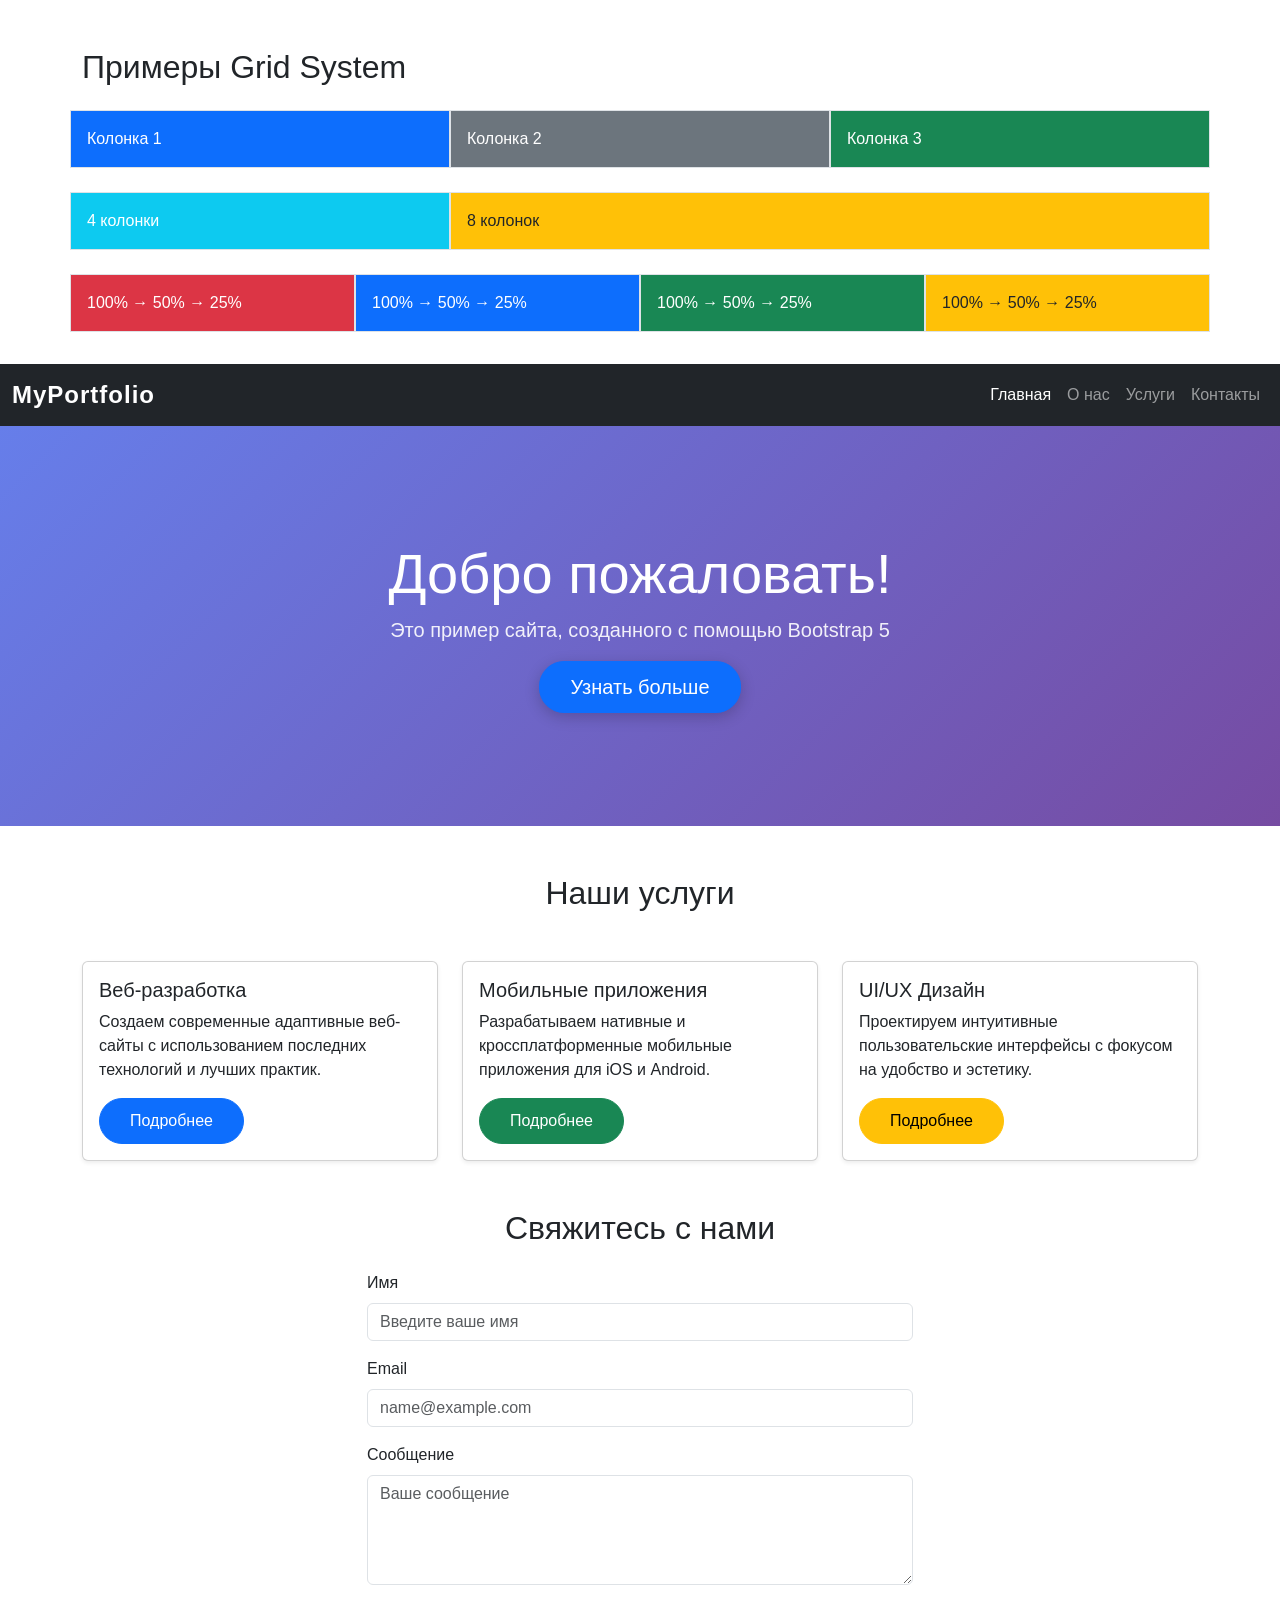
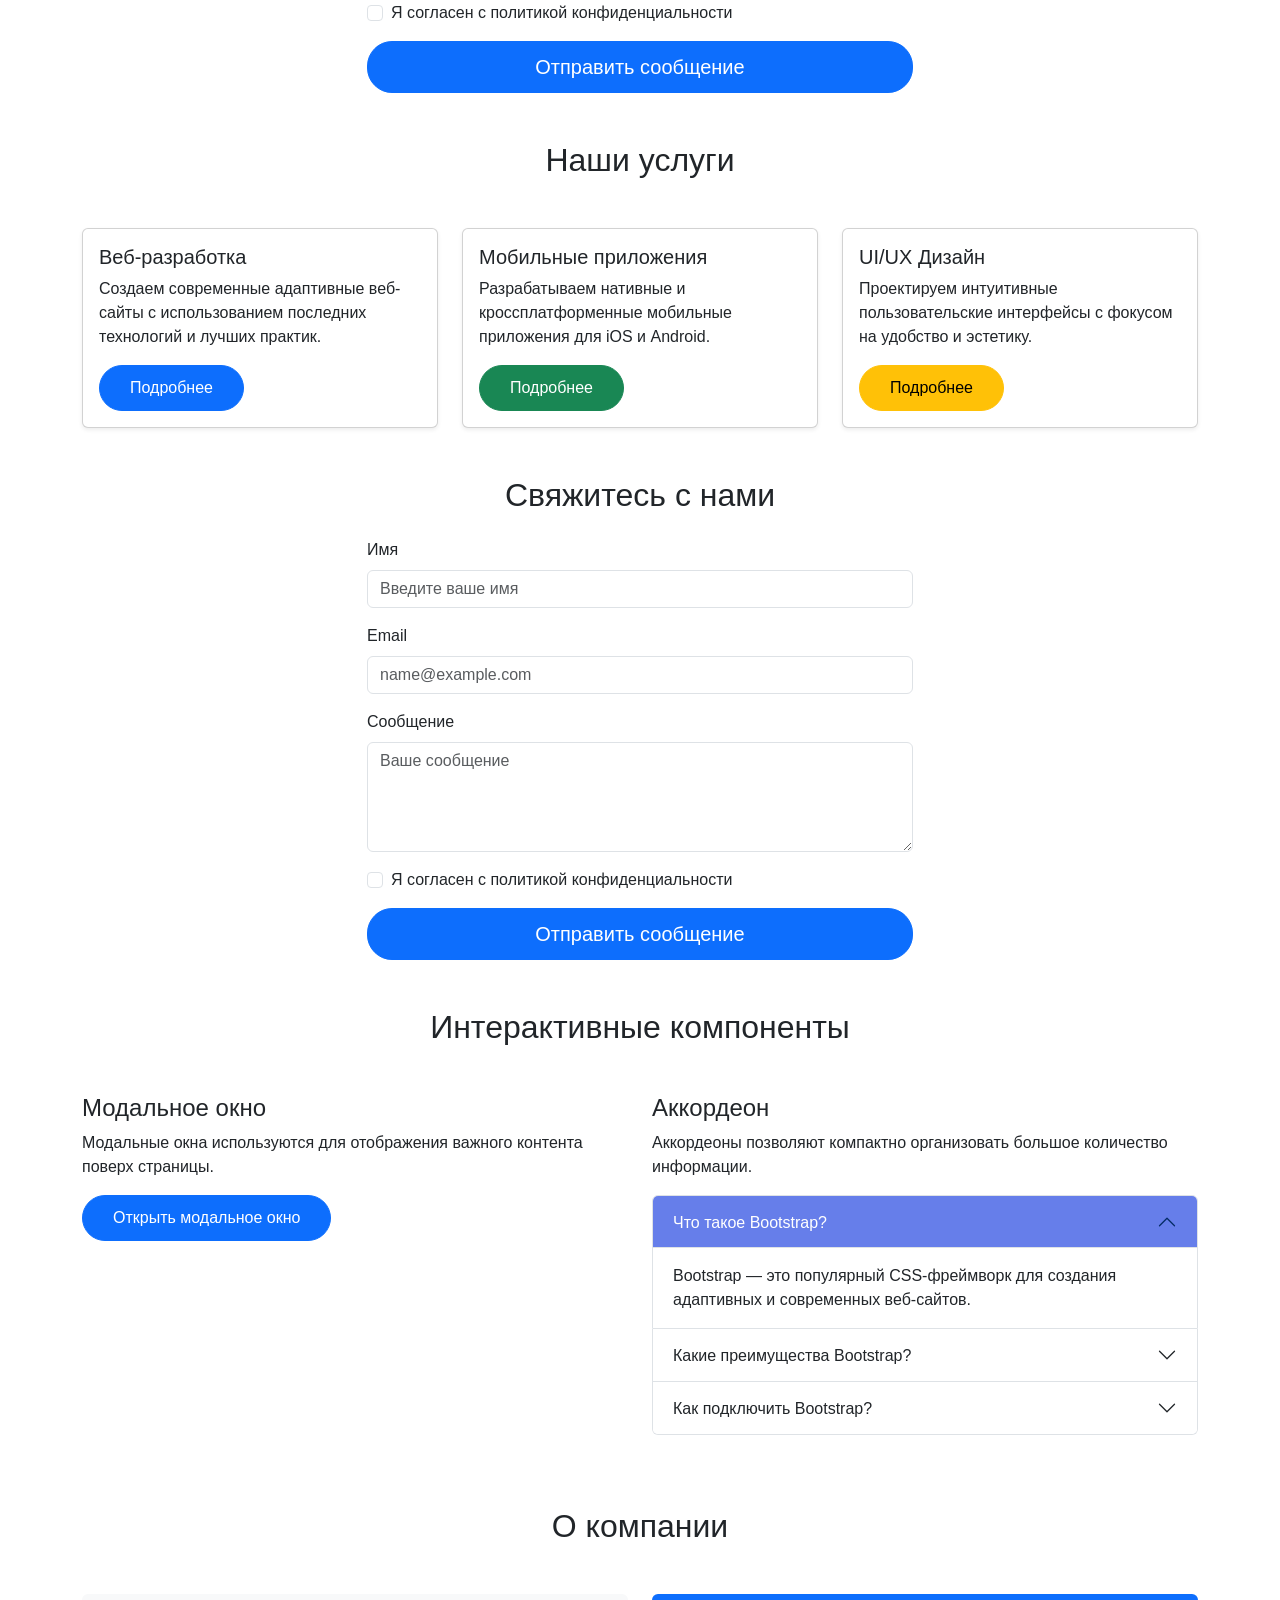
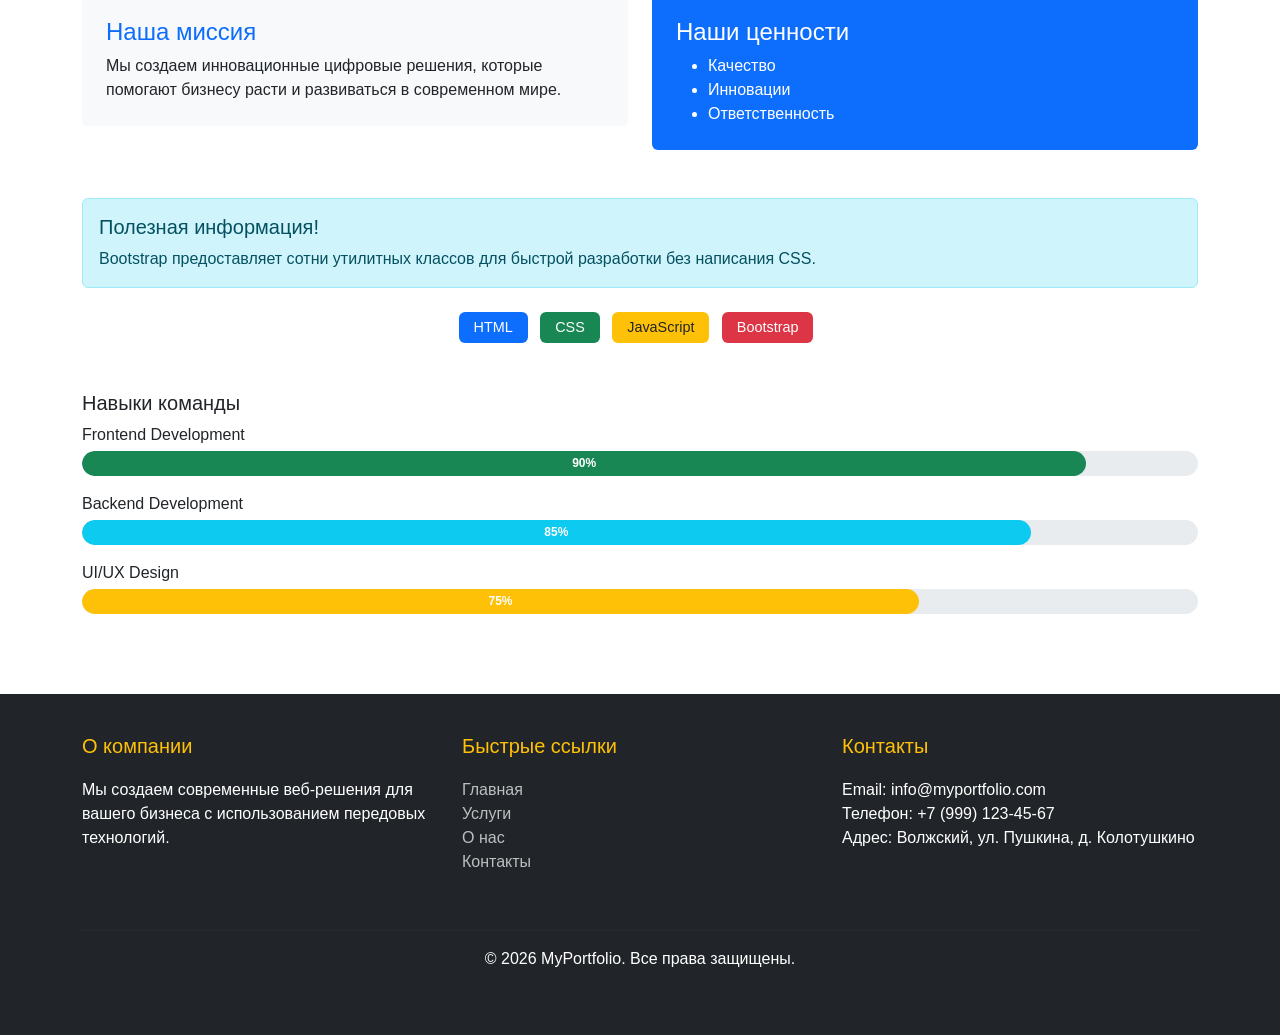
==== commit 373856ce: "Step 9: custom CSS styles for Bootstrap" ====
--- a/lab12_zhadaev_ISRPO-main/index.html
+++ b/lab12_zhadaev_ISRPO-main/index.html
@@ -618,5 +618,46 @@
         </div>
       </div>
     </div>
+
+
+
+    <!-- Футер -->
+<footer>
+<div class="container">
+<div class="row">
+<div class="col-md-4 mb-4">
+<h5>О компании</h5>
+<p>
+Мы создаем современные веб-решения для вашего бизнеса с
+использованием передовых технологий.
+</p>
+</div>
+<div class="col-md-4 mb-4">
+<h5>Быстрые ссылки</h5>
+<ul class="list-unstyled">
+<li><a href="#home">Главная</a></li>
+<li><a href="#services">Услуги</a></li>
+<li><a href="#about">О нас</a></li>
+<li><a href="#contact">Контакты</a></li>
+</ul>
+</div>
+<div class="col-md-4 mb-4">
+<h5>Контакты</h5>
+<ul class="list-unstyled">
+<li>Email: info@myportfolio.com</li>
+<li>Телефон: +7 (999) 123-45-67</li>
+<li>Адрес: Волжский, ул. Пушкина, д. Колотушкино</li>
+</ul>
+</div>
+</div>
+<hr style="border-color: rgba(255, 255, 255, 0.1)" />
+<div class="text-center mt-3">
+<p class="mb-0">&copy; 2026 MyPortfolio. Все права защищены.</p>
+<p class="mb-0 text-muted">Создано с помощью Bootstrap 5</p>
+</div>
+</div>
+</footer>
+
+
   </body>
 </html>
--- a/lab12_zhadaev_ISRPO-main/custom.css
+++ b/lab12_zhadaev_ISRPO-main/custom.css
@@ -5,3 +5,123 @@
 .card :hover {
   transform: scale(1.05);
 }
+
+
+/* Общие стили */
+body {
+font-family: "Segoe UI", Tahoma, Geneva, Verdana, sans-serif;
+}
+/* Кастомные цвета для навбара */
+.navbar-brand {
+font-weight: bold;
+font-size: 1.5rem;
+letter-spacing: 1px;
+}
+.navbar-dark .navbar-nav .nav-link:hover {
+color: #ffc107 !important;
+transition: color 0.3s ease;
+}
+/* Улучшение Hero-секции */
+#home {
+background: linear-gradient(135deg, #667eea 0%, #764ba2 100%);
+color: white;
+min-height: 400px;
+display: flex;
+align-items: center;
+}
+#home h1 {
+color: white;
+}
+#home .lead {
+color: rgba(255, 255, 255, 0.9);
+}
+#home .btn {
+box-shadow: 0 4px 15px rgba(0, 0, 0, 0.2);
+transition: transform 0.3s ease;
+}
+#home .btn:hover {
+transform: translateY(-3px);
+box-shadow: 0 6px 20px rgba(0, 0, 0, 0.3);
+}
+/* Анимация для карточек */
+.card {
+transition: transform 0.3s ease, box-shadow 0.3s ease;
+}
+.card:hover {
+transform: translateY(-10px);
+box-shadow: 0 10px 30px rgba(0, 0, 0, 0.15) !important;
+}
+/* Стилизация кнопок */
+.btn {
+border-radius: 25px;
+padding: 10px 30px;
+font-weight: 500;
+transition: all 0.3s ease;
+}
+/* Улучшение формы */
+.form-control:focus {
+border-color: #667eea;
+box-shadow: 0 0 0 0.2rem rgba(102, 126, 234, 0.25);
+}
+/* Анимация для бейджей */
+.badge {
+padding: 8px 15px;
+font-size: 0.9rem;
+font-weight: 500;
+transition: transform 0.2s ease;
+}
+.badge:hover {
+transform: scale(1.1);
+cursor: pointer;
+}
+/* Стилизация прогресс-баров */
+.progress {
+height: 25px;
+border-radius: 15px;
+background-color: #e9ecef;
+}
+.progress-bar {
+border-radius: 15px;
+font-weight: bold;
+line-height: 25px;
+}
+/* Улучшение аккордеона */
+.accordion-button:not(.collapsed) {
+background-color: #667eea;
+color: white;
+}
+.accordion-button:focus {
+box-shadow: none;
+border-color: #667eea;
+}
+/* Футер */
+footer {
+background-color: #212529;
+color: white;
+padding: 40px 0;
+margin-top: 80px;
+}
+footer h5 {
+color: #ffc107;
+margin-bottom: 20px;
+}
+footer a {
+color: rgba(255, 255, 255, 0.7);
+text-decoration: none;
+transition: color 0.3s ease;
+}
+footer a:hover {
+color: #ffc107;
+}
+/* Адаптивность */
+@media (max-width: 768px) {
+#home {
+min-height: 300px;
+}
+#home h1 {
+font-size: 2rem;
+}
+.card {
+margin-bottom: 20px;
+}
+}
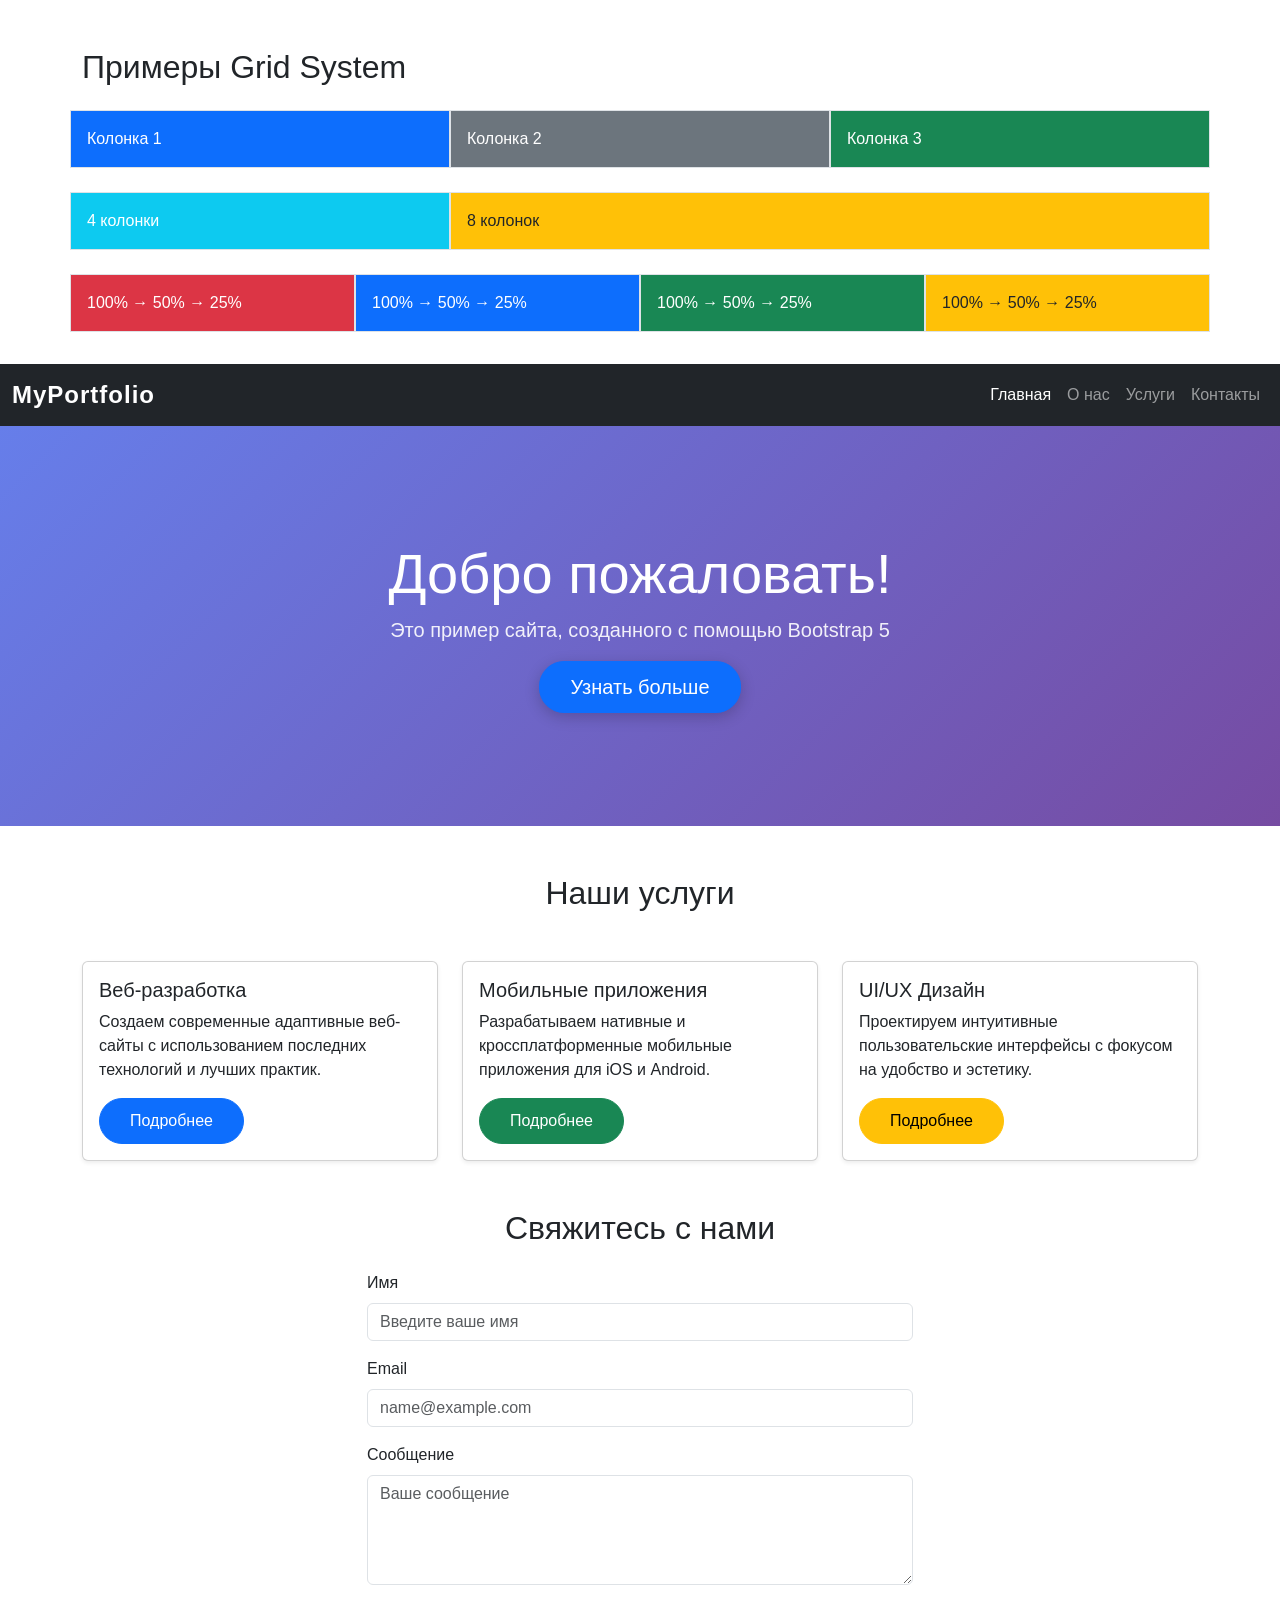
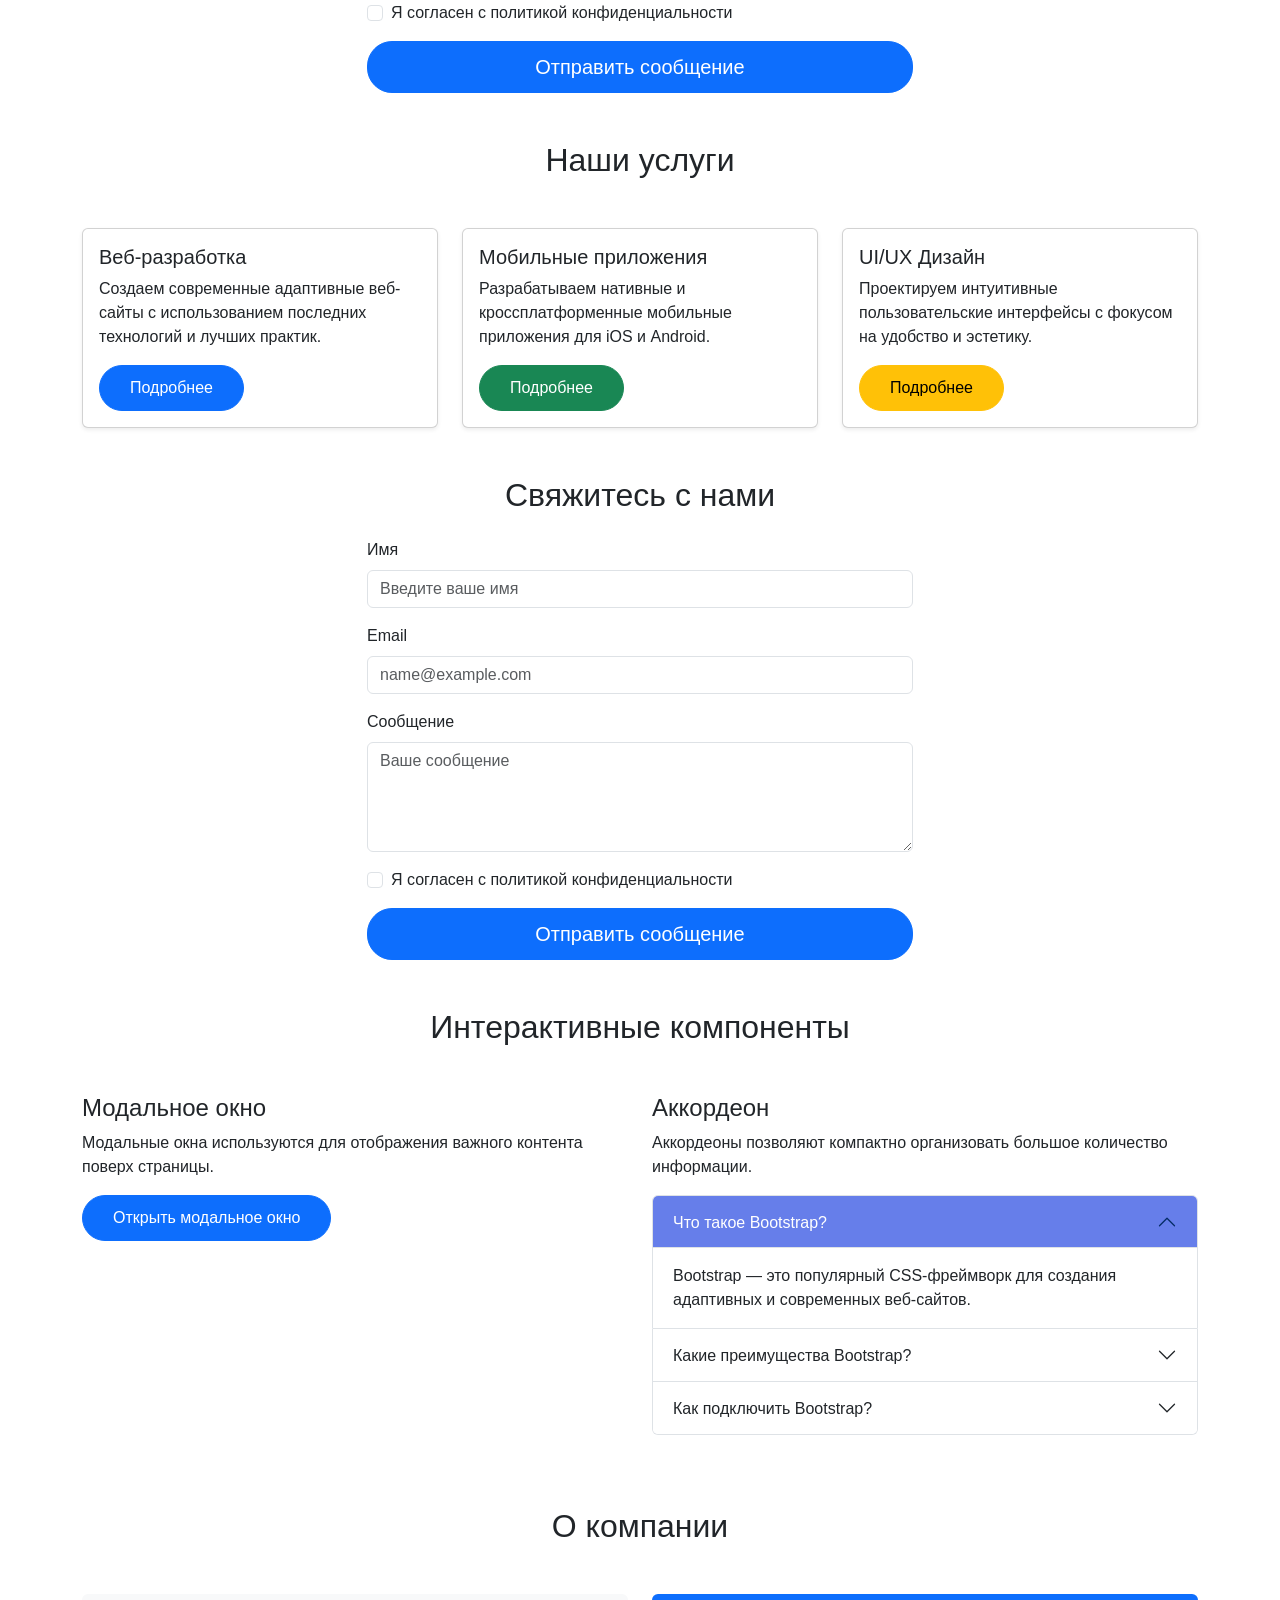
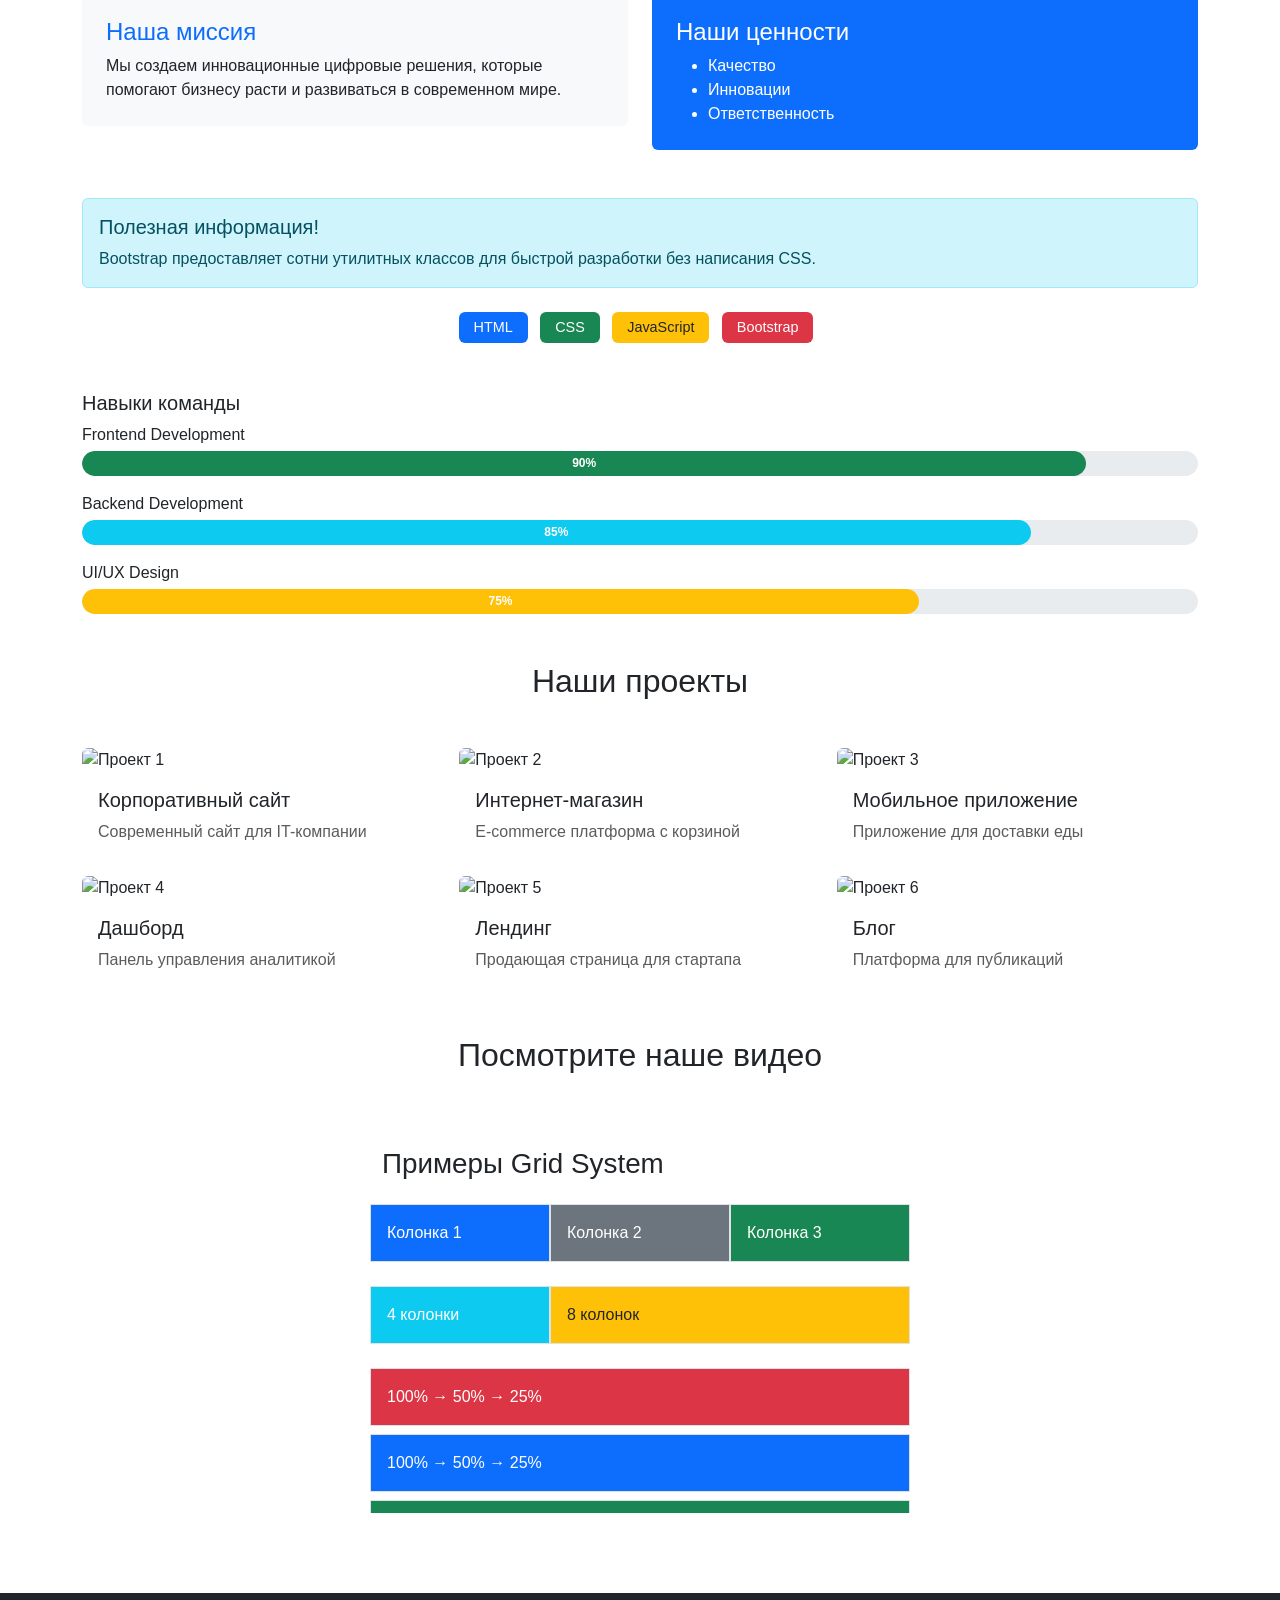
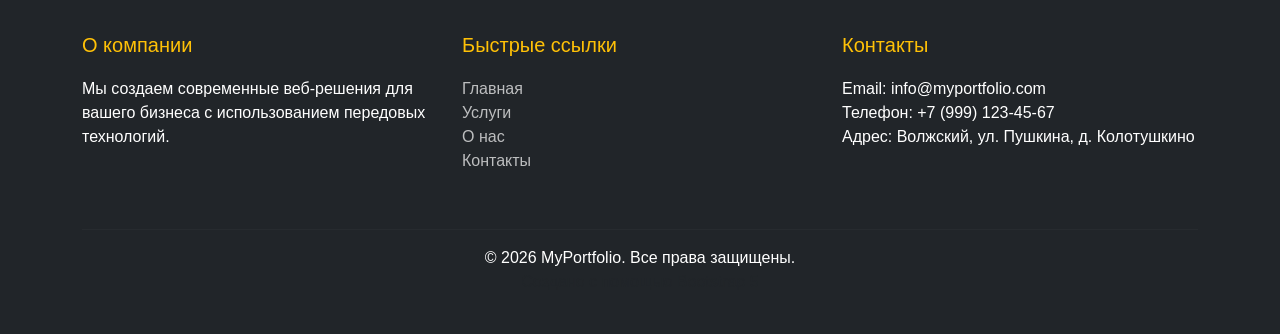
==== commit d4603ca6: "Step 10: responsive images and embedded media" ====
--- a/lab12_zhadaev_ISRPO-main/index.html
+++ b/lab12_zhadaev_ISRPO-main/index.html
@@ -619,6 +619,107 @@
       </div>
     </div>
 
+    <!-- Секция с галереей изображений -->
+<div class="container my-5">
+<h2 class="text-center mb-5">Наши проекты</h2>
+<div class="row g-3">
+<div class="col-12 col-sm-6 col-lg-4">
+<div class="card border-0">
+<img
+src="https://placeholder.apptor.studio/200/200/product1.png"
+class="card-img-top img-fluid rounded"
+alt="Проект 1"
+/>
+<div class="card-body">
+<h5 class="card-title">Корпоративный сайт</h5>
+<p class="card-text text-muted">
+Современный сайт для IT-компании
+</p>
+</div>
+</div>
+</div>
+<div class="col-12 col-sm-6 col-lg-4">
+<div class="card border-0">
+<img
+src="https://placeholder.apptor.studio/200/200/product2.png"
+class="card-img-top img-fluid rounded"
+alt="Проект 2"
+/>
+<div class="card-body">
+<h5 class="card-title">Интернет-магазин</h5>
+<p class="card-text text-muted">
+E-commerce платформа с корзиной
+</p>
+</div>
+</div>
+</div>
+<div class="col-12 col-sm-6 col-lg-4">
+<div class="card border-0">
+<img
+src="https://placeholder.apptor.studio/200/200/product3.png"
+class="card-img-top img-fluid rounded"
+alt="Проект 3"
+/>
+<div class="card-body">
+<h5 class="card-title">Мобильное приложение</h5>
+<p class="card-text text-muted">Приложение для доставки еды</p>
+</div>
+</div>
+</div>
+<div class="col-12 col-sm-6 col-lg-4">
+<div class="card border-0">
+<img
+src="https://placeholder.apptor.studio/200/200/product4.png"
+class="card-img-top img-fluid rounded"
+alt="Проект 4"
+/>
+<div class="card-body">
+<h5 class="card-title">Дашборд</h5>
+<p class="card-text text-muted">Панель управления аналитикой</p>
+</div>
+</div>
+</div>
+<div class="col-12 col-sm-6 col-lg-4">
+<div class="card border-0">
+<img
+src="https://placeholder.apptor.studio/200/200/product5.png"
+class="card-img-top img-fluid rounded"
+alt="Проект 5"
+/>
+<div class="card-body">
+<h5 class="card-title">Лендинг</h5>
+<p class="card-text text-muted">
+Продающая страница для стартапа
+</p>
+</div>
+</div>
+</div>
+<div class="col-12 col-sm-6 col-lg-4">
+<div class="card border-0">
+<img
+src="https://placeholder.apptor.studio/200/200/product6.png"
+class="card-img-top img-fluid rounded"
+alt="Проект 6"
+/>
+<div class="card-body">
+<h5 class="card-title">Блог</h5>
+<p class="card-text text-muted">Платформа для публикаций</p>
+</div>
+</div>
+</div>
+</div>
+</div>
+<!-- Секция с встроенным видео -->
+<div class="container my-5">
+<h2 class="text-center mb-4">Посмотрите наше видео</h2>
+<div class="row justify-content-center">
+<div class="col-lg-8">
+<div class="ratio ratio-16x9">
+<iframe src="#" title="Видео презентация" allowfullscreen></iframe>
+</div>
+</div>
+</div>
+</div>
 
 
     <!-- Футер -->
